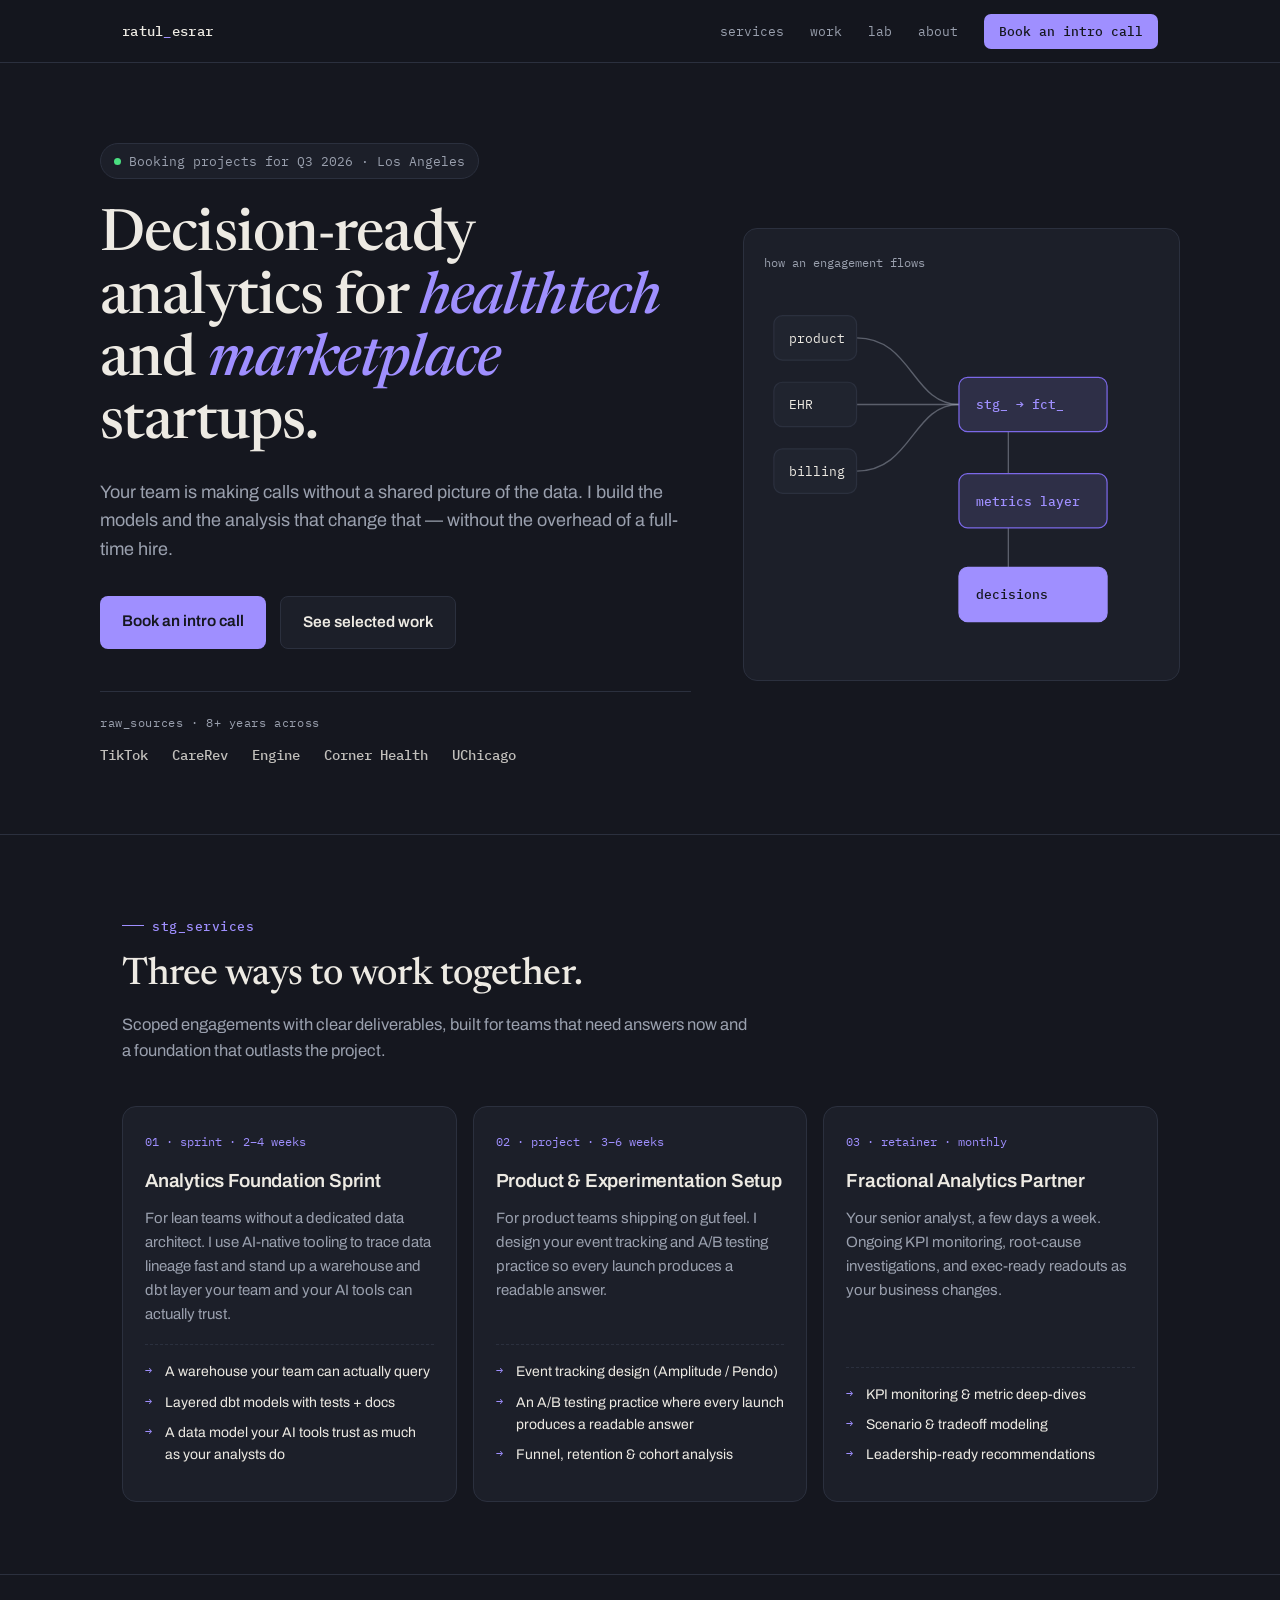
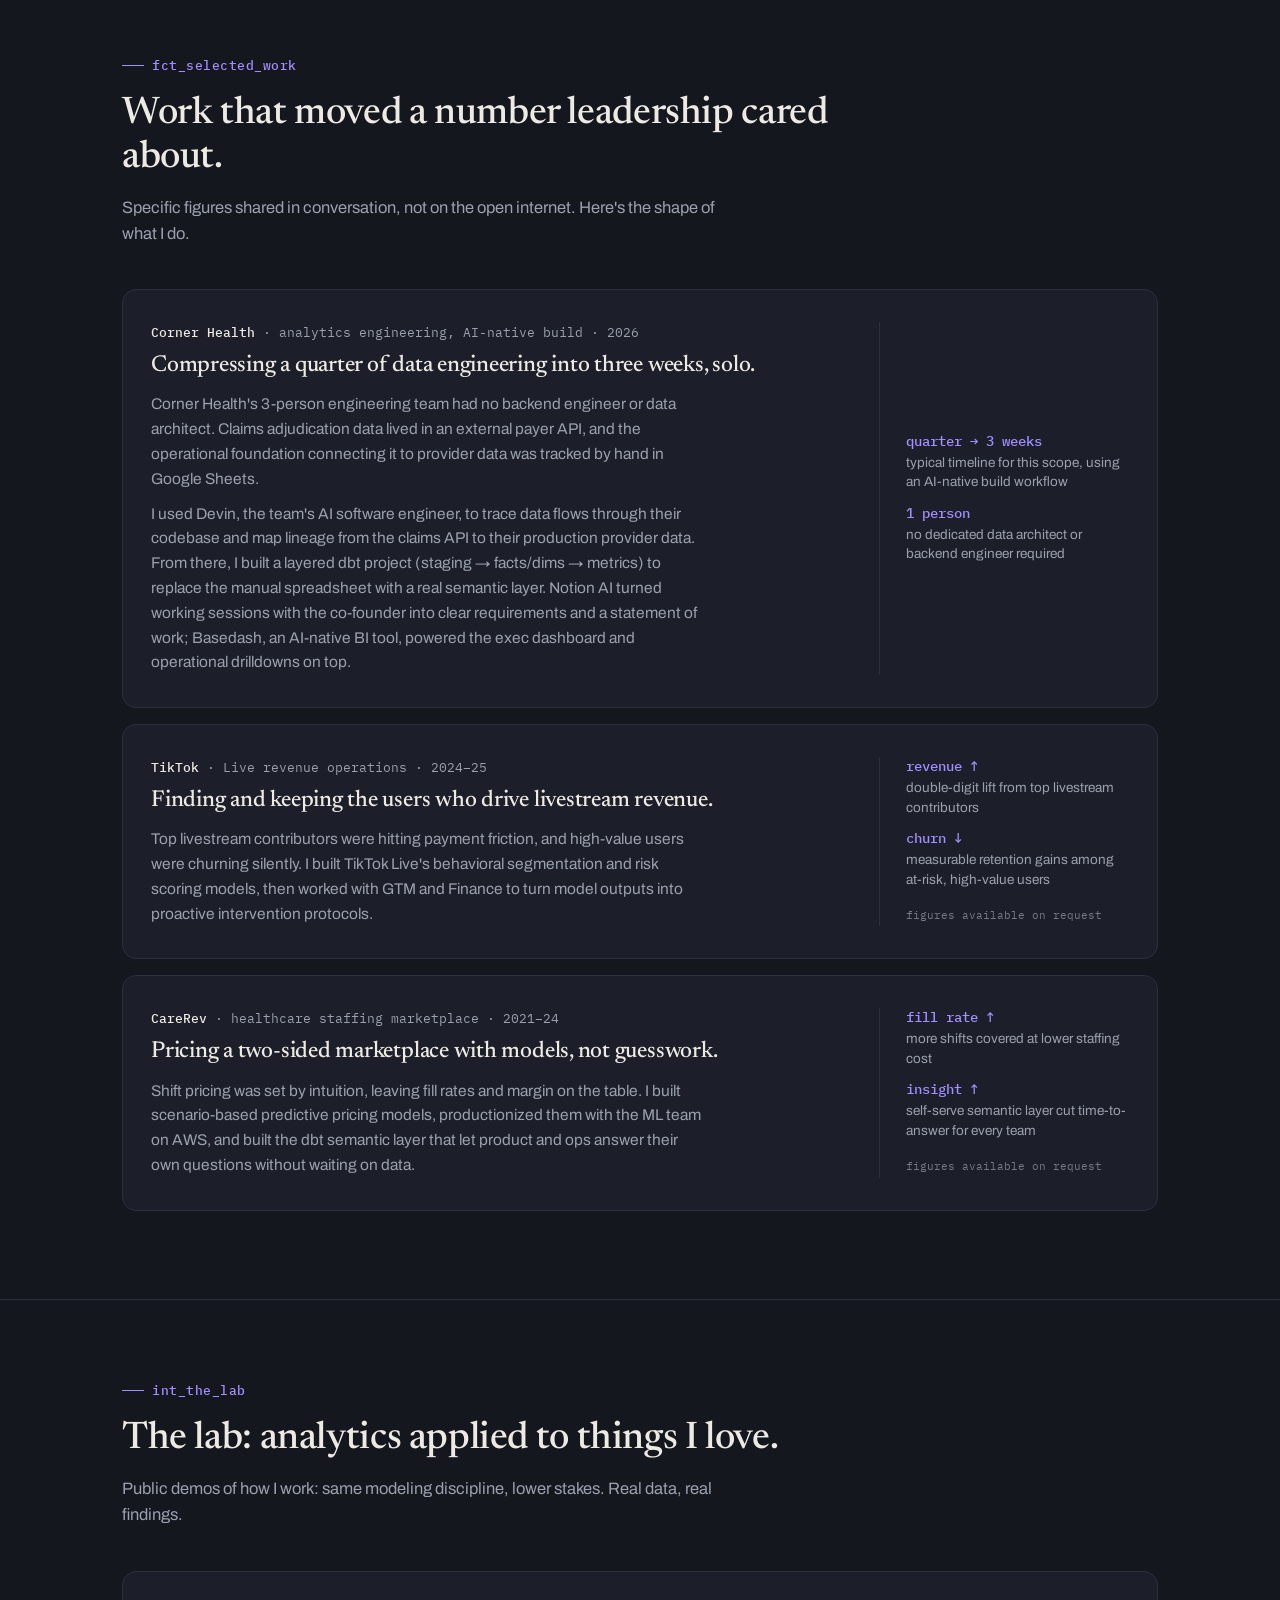
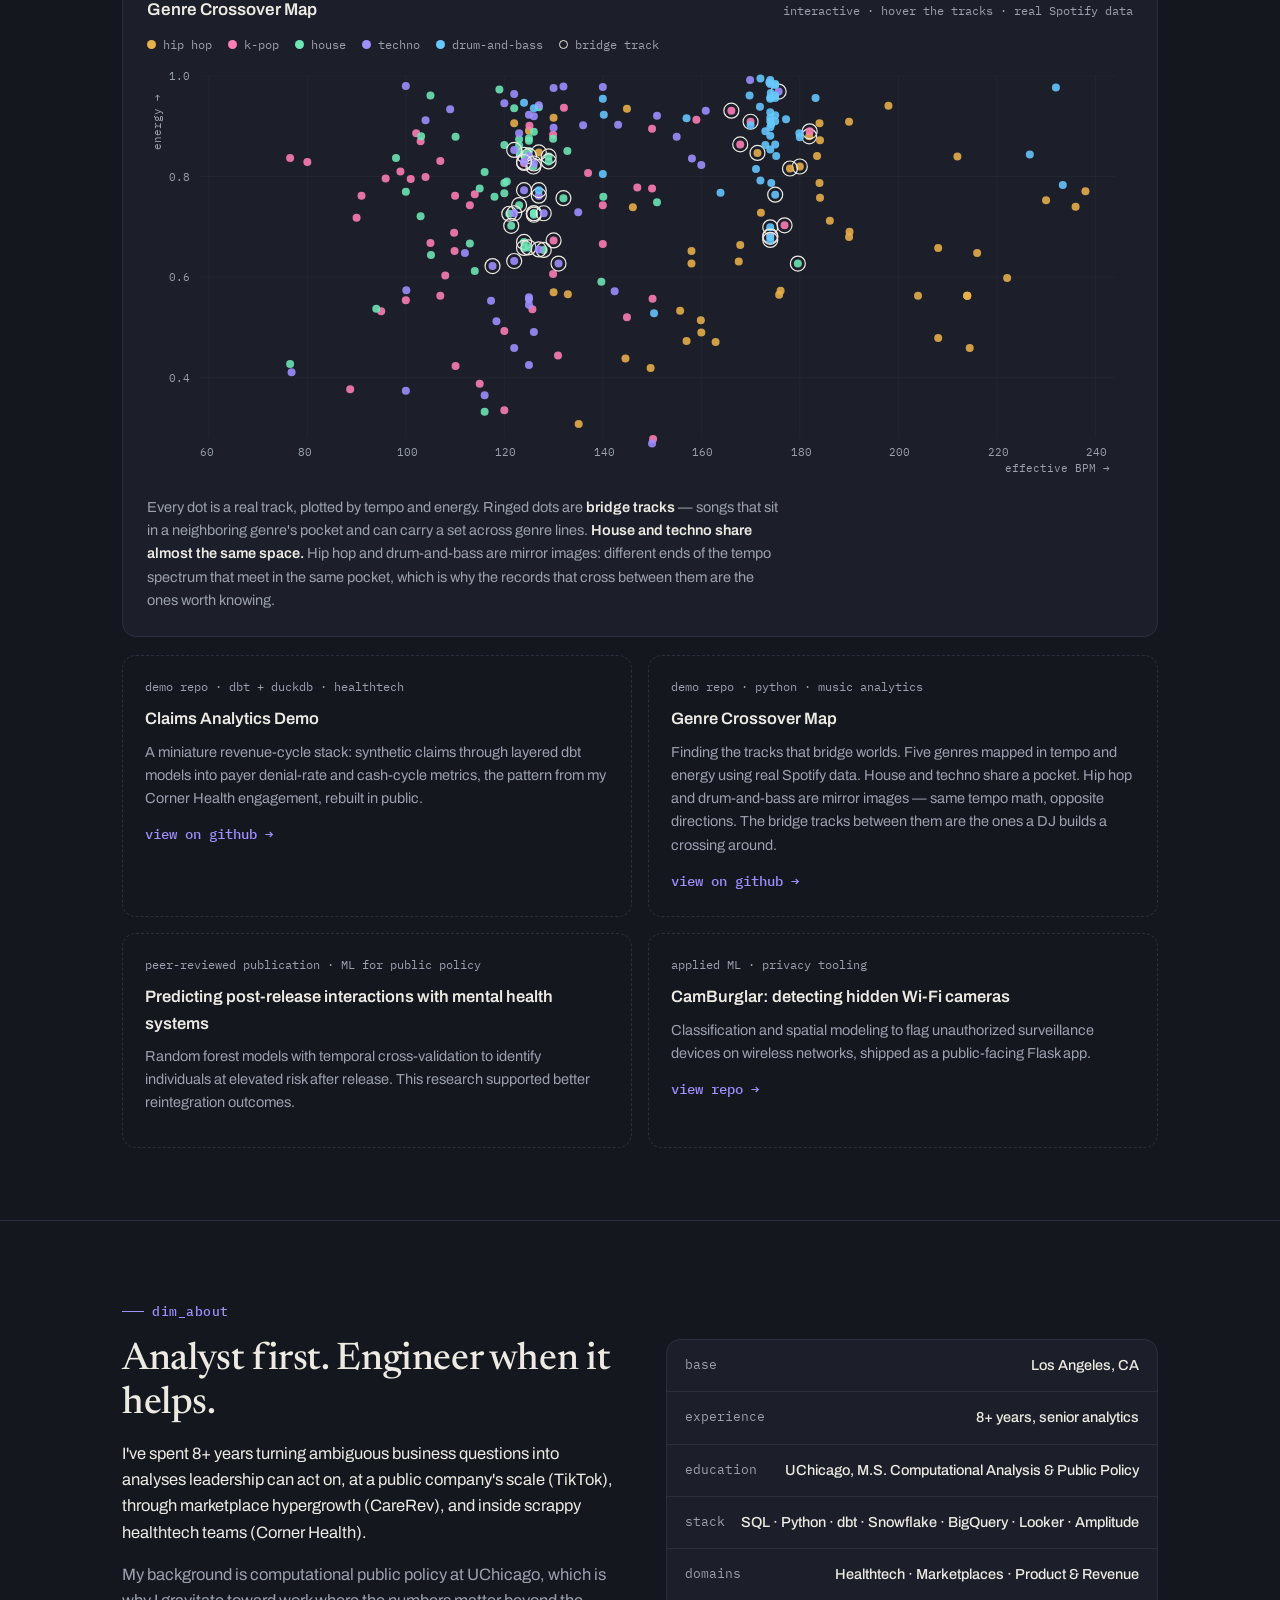
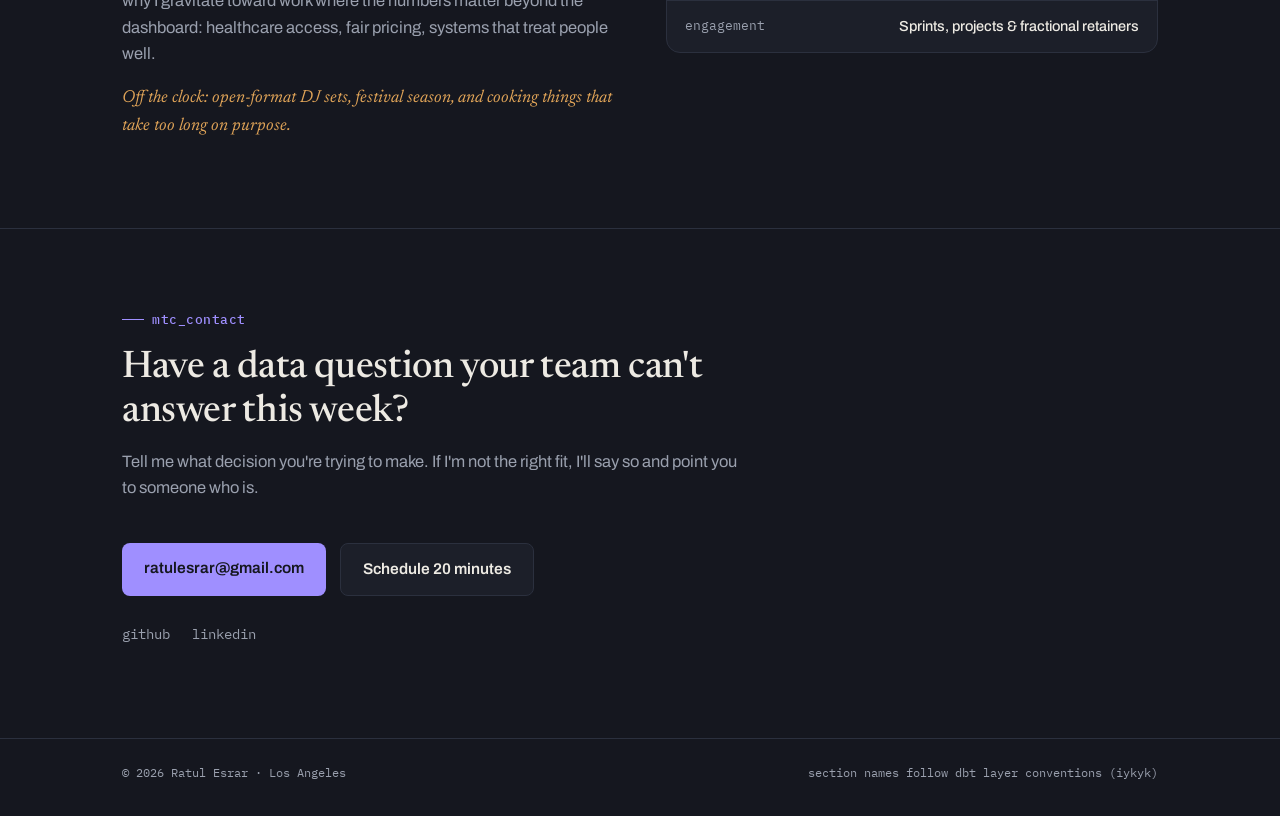
==== index.html @ c613fc66 "Initial portfolio site Vanilla HTML/CSS/JS portfolio for ratulesrar3.github.io. Includes the genre c" ====
<!DOCTYPE html>
<html lang="en">
<head>
<meta charset="UTF-8">
<meta name="viewport" content="width=device-width, initial-scale=1.0">
<title>Ratul Esrar · Fractional Analytics for Healthtech & Marketplaces</title>
<meta name="description" content="Senior analytics partner for healthtech and marketplace startups. I build the data foundation and the decision-ready analysis on top of it, without the full-time hire.">
<link rel="preconnect" href="https://fonts.googleapis.com">
<link rel="preconnect" href="https://fonts.gstatic.com" crossorigin>
<link href="https://fonts.googleapis.com/css2?family=Newsreader:ital,opsz,wght@0,6..72,400;0,6..72,500;0,6..72,600;1,6..72,400;1,6..72,500&family=Archivo:wght@400;500;600;700&family=IBM+Plex+Mono:wght@400;500&display=swap" rel="stylesheet">
<link rel="stylesheet" href="assets/css/style.css">

</head>
<body>

<header>
  <div class="wrap nav">
    <a class="nav-name" href="#top">ratul<span>_</span>esrar</a>
    <ul class="nav-links">
      <li><a href="#services">services</a></li>
      <li><a href="#work">work</a></li>
      <li><a href="#lab">lab</a></li>
      <li><a href="#about">about</a></li>
      <li><a class="nav-cta" href="https://calendar.app.google/bMBSs6eVJkTpQRSD9">Book an intro call</a></li>
    </ul>
  </div>
</header>

<main id="top">

  <!-- ================= HERO ================= -->
  <div class="wrap hero">
    <div class="hero-grid">
      <div>
        <div class="badge"><span class="dot"></span>Booking projects for Q3 2026 · Los Angeles</div>
        <h1>Decision-ready analytics for <em>healthtech</em> and <em>marketplace</em> startups.</h1>
        <p class="hero-sub">Your team is making calls without a shared picture of the data. I build the models and the analysis that change that — without the overhead of a full-time hire.</p>
        <div class="hero-ctas">
          <a class="btn btn-primary" href="https://calendar.app.google/bMBSs6eVJkTpQRSD9">Book an intro call</a>
          <a class="btn btn-ghost" href="#work">See selected work</a>
        </div>
        <div class="proof">
          <div class="proof-label">raw_sources · 8+ years across</div>
          <div class="proof-logos">
            <span>TikTok</span><span>CareRev</span><span>Engine</span><span>Corner Health</span><span>UChicago</span>
          </div>
        </div>
      </div>

      <div class="lineage" aria-hidden="true">
        <div class="lineage-title">how an engagement flows</div>
        <svg viewBox="0 0 320 300" role="img" aria-label="Diagram showing raw data sources flowing through modeled layers into decisions">
          <path class="l-edge" d="M75 42 C 120 42, 120 96, 158 96"/>
          <path class="l-edge" d="M75 96 L 158 96"/>
          <path class="l-edge" d="M75 150 C 120 150, 120 96, 158 96"/>
          <path class="l-edge" d="M198 118 L 198 152"/>
          <path class="l-edge" d="M198 196 L 198 228"/>
          <rect class="l-chip" x="8" y="24" width="67" height="36" rx="7"/>
          <text class="l-text" x="20" y="46">product</text>
          <rect class="l-chip" x="8" y="78" width="67" height="36" rx="7"/>
          <text class="l-text" x="20" y="100">EHR</text>
          <rect class="l-chip" x="8" y="132" width="67" height="36" rx="7"/>
          <text class="l-text" x="20" y="154">billing</text>
          <rect class="l-chip-hl" x="158" y="74" width="120" height="44" rx="7"/>
          <text class="l-text l-text-hl" x="172" y="100">stg_ → fct_</text>
          <rect class="l-chip-hl" x="158" y="152" width="120" height="44" rx="7"/>
          <text class="l-text l-text-hl" x="172" y="178">metrics layer</text>
          <rect class="l-chip-final" x="158" y="228" width="120" height="44" rx="7"/>
          <text class="l-text l-text-final" x="172" y="254">decisions</text>
        </svg>
      </div>
    </div>
  </div>

  <!-- ================= SERVICES ================= -->
  <section id="services">
    <div class="wrap">
      <div class="eyebrow">stg_services</div>
      <h2>Three ways to work together.</h2>
      <p class="section-sub">Scoped engagements with clear deliverables, built for teams that need answers now and a foundation that outlasts the project.</p>
      <div class="svc-grid">
        <div class="svc">
          <div class="svc-tag">01 · sprint · 2–4 weeks</div>
          <h3>Analytics Foundation Sprint</h3>
          <p>For lean teams without a dedicated data architect. I use AI-native tooling to trace data lineage fast and stand up a warehouse and dbt layer your team and your AI tools can actually trust.</p>
          <ul>
            <li>A warehouse your team can actually query</li>
            <li>Layered dbt models with tests + docs</li>
            <li>A data model your AI tools trust as much as your analysts do</li>
          </ul>
        </div>
        <div class="svc">
          <div class="svc-tag">02 · project · 3–6 weeks</div>
          <h3>Product &amp; Experimentation Setup</h3>
          <p>For product teams shipping on gut feel. I design your event tracking and A/B testing practice so every launch produces a readable answer.</p>
          <ul>
            <li>Event tracking design (Amplitude / Pendo)</li>
            <li>An A/B testing practice where every launch produces a readable answer</li>
            <li>Funnel, retention &amp; cohort analysis</li>
          </ul>
        </div>
        <div class="svc">
          <div class="svc-tag">03 · retainer · monthly</div>
          <h3>Fractional Analytics Partner</h3>
          <p>Your senior analyst, a few days a week. Ongoing KPI monitoring, root-cause investigations, and exec-ready readouts as your business changes.</p>
          <ul>
            <li>KPI monitoring &amp; metric deep-dives</li>
            <li>Scenario &amp; tradeoff modeling</li>
            <li>Leadership-ready recommendations</li>
          </ul>
        </div>
      </div>
    </div>
  </section>

  <!-- ================= CASE STUDIES ================= -->
  <section id="work">
    <div class="wrap">
      <div class="eyebrow">fct_selected_work</div>
      <h2>Work that moved a number leadership cared about.</h2>
      <p class="section-sub">Specific figures shared in conversation, not on the open internet. Here's the shape of what I do.</p>

      <article class="case">
        <div>
          <div class="case-org"><b>Corner Health</b> · analytics engineering, AI-native build · 2026</div>
          <h3>Compressing a quarter of data engineering into three weeks, solo.</h3>
          <p>Corner Health's 3-person engineering team had no backend engineer or data architect. Claims adjudication data lived in an external payer API, and the operational foundation connecting it to provider data was tracked by hand in Google Sheets.</p>
          <p>I used Devin, the team's AI software engineer, to trace data flows through their codebase and map lineage from the claims API to their production provider data. From there, I built a layered dbt project (staging → facts/dims → metrics) to replace the manual spreadsheet with a real semantic layer. Notion AI turned working sessions with the co-founder into clear requirements and a statement of work; Basedash, an AI-native BI tool, powered the exec dashboard and operational drilldowns on top.</p>
        </div>
        <div class="outcomes">
          <div><div class="outcome-dir">quarter → 3 weeks</div><div class="outcome-label">typical timeline for this scope, using an AI-native build workflow</div></div>
          <div><div class="outcome-dir">1 person</div><div class="outcome-label">no dedicated data architect or backend engineer required</div></div>
        </div>
      </article>

      <article class="case">
        <div>
          <div class="case-org"><b>TikTok</b> · Live revenue operations · 2024–25</div>
          <h3>Finding and keeping the users who drive livestream revenue.</h3>
          <p>Top livestream contributors were hitting payment friction, and high-value users were churning silently. I built TikTok Live's behavioral segmentation and risk scoring models, then worked with GTM and Finance to turn model outputs into proactive intervention protocols.</p>
        </div>
        <div class="outcomes">
          <div><div class="outcome-dir">revenue ↑</div><div class="outcome-label">double-digit lift from top livestream contributors</div></div>
          <div><div class="outcome-dir">churn ↓</div><div class="outcome-label">measurable retention gains among at-risk, high-value users</div></div>
          <div class="nda">figures available on request</div>
        </div>
      </article>

      <article class="case">
        <div>
          <div class="case-org"><b>CareRev</b> · healthcare staffing marketplace · 2021–24</div>
          <h3>Pricing a two-sided marketplace with models, not guesswork.</h3>
          <p>Shift pricing was set by intuition, leaving fill rates and margin on the table. I built scenario-based predictive pricing models, productionized them with the ML team on AWS, and built the dbt semantic layer that let product and ops answer their own questions without waiting on data.</p>
        </div>
        <div class="outcomes">
          <div><div class="outcome-dir">fill rate ↑</div><div class="outcome-label">more shifts covered at lower staffing cost</div></div>
          <div><div class="outcome-dir">insight ↑</div><div class="outcome-label">self-serve semantic layer cut time-to-answer for every team</div></div>
          <div class="nda">figures available on request</div>
        </div>
      </article>
    </div>
  </section>

  <!-- ================= LAB ================= -->
  <section id="lab">
    <div class="wrap">
      <div class="eyebrow">int_the_lab</div>
      <h2>The lab: analytics applied to things I love.</h2>
      <p class="section-sub">Public demos of how I work: same modeling discipline, lower stakes. Real data, real findings.</p>

      <div class="viz-shell">
        <div class="viz-head">
          <div class="viz-title">Genre Crossover Map</div>
          <div class="viz-note">interactive · hover the tracks · real Spotify data</div>
        </div>
        <div class="legend" id="legend"></div>
        <div id="vizWrap">
          <canvas id="viz"></canvas>
          <div id="tip"></div>
        </div>
        <p class="viz-caption">Every dot is a real track, plotted by tempo and energy. Ringed dots are <b>bridge tracks</b> — songs that sit in a neighboring genre's pocket and can carry a set across genre lines. <b>House and techno share almost the same space.</b> Hip hop and drum-and-bass are mirror images: different ends of the tempo spectrum that meet in the same pocket, which is why the records that cross between them are the ones worth knowing.</p>
      </div>

      <div class="res-grid">
        <div class="res">
          <div class="res-tag">demo repo · dbt + duckdb · healthtech</div>
          <h3>Claims Analytics Demo</h3>
          <p>A miniature revenue-cycle stack: synthetic claims through layered dbt models into payer denial-rate and cash-cycle metrics, the pattern from my Corner Health engagement, rebuilt in public.</p>
          <a href="https://github.com/ratulesrar3">view on github →</a>
        </div>
        <div class="res">
          <div class="res-tag">demo repo · python · music analytics</div>
          <h3>Genre Crossover Map</h3>
          <p>Finding the tracks that bridge worlds. Five genres mapped in tempo and energy using real Spotify data. House and techno share a pocket. Hip hop and drum-and-bass are mirror images — same tempo math, opposite directions. The bridge tracks between them are the ones a DJ builds a crossing around.</p>
          <a href="https://github.com/ratulesrar3">view on github →</a>
        </div>
        <div class="res">
          <div class="res-tag">peer-reviewed publication · ML for public policy</div>
          <h3>Predicting post-release interactions with mental health systems</h3>
          <p>Random forest models with temporal cross-validation to identify individuals at elevated risk after release. This research supported better reintegration outcomes.</p>
        </div>
        <div class="res">
          <div class="res-tag">applied ML · privacy tooling</div>
          <h3>CamBurglar: detecting hidden Wi-Fi cameras</h3>
          <p>Classification and spatial modeling to flag unauthorized surveillance devices on wireless networks, shipped as a public-facing Flask app.</p>
          <a href="https://github.com/ratulesrar3/camburglar">view repo →</a>
        </div>
      </div>
    </div>
  </section>

  <!-- ================= ABOUT ================= -->
  <section id="about">
    <div class="wrap">
      <div class="eyebrow">dim_about</div>
      <div class="about-grid">
        <div class="about">
          <h2>Analyst first. Engineer when it helps.</h2>
          <p>I've spent 8+ years turning ambiguous business questions into analyses leadership can act on, at a public company's scale (TikTok), through marketplace hypergrowth (CareRev), and inside scrappy healthtech teams (Corner Health).</p>
          <p class="aside">My background is computational public policy at UChicago, which is why I gravitate toward work where the numbers matter beyond the dashboard: healthcare access, fair pricing, systems that treat people well.</p>
          <p class="music">Off the clock: open-format DJ sets, festival season, and cooking things that take too long on purpose.</p>
        </div>
        <ul class="facts">
          <li><span class="k">base</span><span class="v">Los Angeles, CA</span></li>
          <li><span class="k">experience</span><span class="v">8+ years, senior analytics</span></li>
          <li><span class="k">education</span><span class="v">UChicago, M.S. Computational Analysis &amp; Public Policy</span></li>
          <li><span class="k">stack</span><span class="v">SQL · Python · dbt · Snowflake · BigQuery · Looker · Amplitude</span></li>
          <li><span class="k">domains</span><span class="v">Healthtech · Marketplaces · Product &amp; Revenue</span></li>
          <li><span class="k">engagement</span><span class="v">Sprints, projects &amp; fractional retainers</span></li>
        </ul>
      </div>
    </div>
  </section>

  <!-- ================= CONTACT ================= -->
  <section id="contact" class="contact">
    <div class="wrap">
      <div class="eyebrow">mtc_contact</div>
      <h2>Have a data question your team can't answer this week?</h2>
      <p class="section-sub">Tell me what decision you're trying to make. If I'm not the right fit, I'll say so and point you to someone who is.</p>
      <div class="contact-row">
        <a class="btn btn-primary" href="mailto:ratulesrar@gmail.com?subject=Analytics%20project%20inquiry">ratulesrar@gmail.com</a>
        <a class="btn btn-ghost" href="https://calendar.app.google/bMBSs6eVJkTpQRSD9">Schedule 20 minutes</a>
      </div>
      <div class="contact-links">
        <a href="https://github.com/ratulesrar3">github</a>
        <a href="https://linkedin.com/in/ratulesrar">linkedin</a>
      </div>
    </div>
  </section>

</main>

<footer>
  <div class="wrap foot">
    <span>© 2026 Ratul Esrar · Los Angeles</span>
    <span>section names follow dbt layer conventions (iykyk)</span>
  </div>
</footer>

<script src="assets/js/viz.js"></script>


</body>
</html>
---- assets/css/style.css ----
:root{
    --bg:#15171F;
    --card:#1C1F29;
    --card-2:#20242F;
    --ink:#EDEAE3;
    --muted:#9AA0AE;
    --line:#2B303E;
    --accent:#9F8FFF;
    --accent-deep:#7B68E8;
    --accent-soft:rgba(159,143,255,.14);
    --amber:#E0A458;
    --green:#4ADE80;
    --max:1080px;
  }
  *{margin:0;padding:0;box-sizing:border-box;}
  html{scroll-behavior:smooth;}
  body{
    background:var(--bg);
    color:var(--ink);
    font-family:'Archivo',sans-serif;
    font-size:17px;
    line-height:1.6;
    -webkit-font-smoothing:antialiased;
  }
  ::selection{background:var(--accent);color:#15171F;}
  a{color:inherit;}
  a:focus-visible,button:focus-visible{outline:2px solid var(--accent);outline-offset:3px;border-radius:2px;}

  .wrap{max-width:var(--max);margin:0 auto;padding:0 22px;}

  /* ---------- nav ---------- */
  header{
    position:sticky;top:0;z-index:50;
    background:rgba(21,23,31,.85);
    backdrop-filter:blur(10px);
    border-bottom:1px solid var(--line);
  }
  .nav{display:flex;align-items:center;justify-content:space-between;height:62px;}
  .nav-name{font-family:'IBM Plex Mono',monospace;font-size:14px;font-weight:500;text-decoration:none;letter-spacing:.02em;}
  .nav-name span{color:var(--accent);}
  .nav-links{display:flex;gap:26px;align-items:center;list-style:none;}
  .nav-links a{font-family:'IBM Plex Mono',monospace;font-size:13px;text-decoration:none;color:var(--muted);transition:color .15s;}
  .nav-links a:hover{color:var(--ink);}
  .nav-cta{
    font-family:'IBM Plex Mono',monospace;font-size:13px;font-weight:500;
    background:var(--accent);color:#15171F !important;text-decoration:none;
    padding:9px 15px;border-radius:7px;transition:background .15s;
  }
  .nav-cta:hover{background:#B7ABFF;}
  @media(max-width:720px){.nav-links li:not(:last-child){display:none;}}

  /* ---------- eyebrows ---------- */
  .eyebrow{
    font-family:'IBM Plex Mono',monospace;font-size:12.5px;font-weight:500;
    color:var(--accent);letter-spacing:.04em;
    display:inline-flex;align-items:center;gap:8px;margin-bottom:18px;
  }
  .eyebrow::before{content:"";width:22px;height:1px;background:var(--accent);}

  /* ---------- hero ---------- */
  .hero{padding:80px 0 68px;}
  .hero-grid{display:grid;grid-template-columns:1.15fr .85fr;gap:52px;align-items:center;}
  .badge{
    display:inline-flex;align-items:center;gap:8px;
    font-family:'IBM Plex Mono',monospace;font-size:12.5px;color:var(--muted);
    border:1px solid var(--line);background:var(--card);
    padding:7px 13px;border-radius:99px;margin-bottom:26px;
  }
  .badge .dot{width:7px;height:7px;border-radius:50%;background:var(--green);}
  h1{
    font-family:'Newsreader',serif;font-weight:500;
    font-size:clamp(36px,5.4vw,58px);line-height:1.08;letter-spacing:-.015em;
    margin-bottom:22px;
  }
  h1 em{font-style:italic;color:var(--accent);}
  .hero-sub{font-size:18px;color:var(--muted);max-width:34em;margin-bottom:32px;}
  .hero-ctas{display:flex;gap:14px;flex-wrap:wrap;margin-bottom:42px;}
  .btn{
    font-family:'Archivo',sans-serif;font-weight:600;font-size:15.5px;
    padding:13px 22px;border-radius:8px;text-decoration:none;transition:all .15s;
    display:inline-block;
  }
  .btn-primary{background:var(--accent);color:#15171F;}
  .btn-primary:hover{background:#B7ABFF;transform:translateY(-1px);}
  .btn-ghost{border:1px solid var(--line);background:var(--card);color:var(--ink);}
  .btn-ghost:hover{border-color:var(--accent);}
  .proof{border-top:1px solid var(--line);padding-top:22px;}
  .proof-label{font-family:'IBM Plex Mono',monospace;font-size:11.5px;color:var(--muted);margin-bottom:12px;letter-spacing:.05em;}
  .proof-logos{display:flex;gap:24px;flex-wrap:wrap;font-family:'IBM Plex Mono',monospace;font-size:14px;font-weight:500;}
  .proof-logos span{opacity:.8;}

  /* ---------- lineage diagram ---------- */
  .lineage{background:var(--card);border:1px solid var(--line);border-radius:14px;padding:24px 20px;}
  .lineage-title{font-family:'IBM Plex Mono',monospace;font-size:12px;color:var(--muted);margin-bottom:14px;}
  .lineage svg{width:100%;height:auto;display:block;}
  .l-chip{fill:var(--card-2);stroke:var(--line);}
  .l-chip-hl{fill:var(--accent-soft);stroke:var(--accent-deep);}
  .l-chip-final{fill:var(--accent);stroke:var(--accent);}
  .l-text{font-family:'IBM Plex Mono',monospace;font-size:10.5px;fill:var(--ink);}
  .l-text-hl{fill:var(--accent);font-weight:500;}
  .l-text-final{fill:#15171F;font-weight:500;}
  .l-edge{stroke:var(--muted);stroke-width:1.1;fill:none;opacity:.5;}
  @media(prefers-reduced-motion:no-preference){
    .l-edge{stroke-dasharray:200;stroke-dashoffset:200;animation:draw 1.1s ease forwards;}
    .l-edge:nth-of-type(2){animation-delay:.15s;}
    .l-edge:nth-of-type(3){animation-delay:.3s;}
    @keyframes draw{to{stroke-dashoffset:0;}}
  }

  /* ---------- sections ---------- */
  section{padding:72px 0;border-top:1px solid var(--line);}
  h2{
    font-family:'Newsreader',serif;font-weight:500;
    font-size:clamp(27px,3.4vw,38px);letter-spacing:-.01em;line-height:1.15;
    margin-bottom:14px;max-width:20em;
  }
  .section-sub{color:var(--muted);max-width:38em;margin-bottom:42px;font-size:16.5px;}

  /* services */
  .svc-grid{display:grid;grid-template-columns:repeat(3,1fr);gap:16px;}
  .svc{
    background:var(--card);border:1px solid var(--line);border-radius:14px;
    padding:26px 22px;display:flex;flex-direction:column;transition:border-color .15s, transform .15s;
  }
  .svc:hover{border-color:var(--accent-deep);transform:translateY(-2px);}
  .svc-tag{font-family:'IBM Plex Mono',monospace;font-size:11.5px;color:var(--accent);margin-bottom:14px;}
  .svc h3{font-weight:600;font-size:19px;margin-bottom:10px;letter-spacing:-.01em;}
  .svc p{font-size:15px;color:var(--muted);margin-bottom:18px;}
  .svc ul{list-style:none;margin-top:auto;border-top:1px dashed var(--line);padding-top:16px;}
  .svc li{font-size:14px;padding-left:20px;position:relative;margin-bottom:8px;}
  .svc li::before{content:"→";position:absolute;left:0;color:var(--accent);font-family:'IBM Plex Mono',monospace;font-size:12px;}

  /* case studies */
  .case{
    background:var(--card);border:1px solid var(--line);border-radius:14px;
    padding:32px 28px;margin-bottom:16px;
    display:grid;grid-template-columns:1fr 250px;gap:34px;
  }
  .case-org{font-family:'IBM Plex Mono',monospace;font-size:12.5px;color:var(--muted);margin-bottom:10px;}
  .case-org b{color:var(--ink);font-weight:500;}
  .case h3{font-family:'Newsreader',serif;font-weight:500;font-size:23px;line-height:1.22;letter-spacing:-.01em;margin-bottom:12px;}
  .case p{font-size:15.5px;color:var(--muted);max-width:36em;}
  .case p + p{margin-top:10px;}
  .outcomes{display:flex;flex-direction:column;gap:14px;border-left:1px solid var(--line);padding-left:26px;justify-content:center;}
  .outcome-dir{font-family:'IBM Plex Mono',monospace;font-size:14px;font-weight:500;color:var(--accent);line-height:1;}
  .outcome-dir.amber{color:var(--amber);}
  .outcome-label{font-size:13.5px;color:var(--muted);margin-top:5px;line-height:1.45;}
  .nda{font-family:'IBM Plex Mono',monospace;font-size:11px;color:var(--muted);opacity:.7;margin-top:4px;}

  /* lab / interactive viz */
  .viz-shell{background:var(--card);border:1px solid var(--line);border-radius:14px;padding:24px;position:relative;}
  .viz-head{display:flex;justify-content:space-between;align-items:baseline;gap:16px;flex-wrap:wrap;margin-bottom:6px;}
  .viz-title{font-weight:600;font-size:17px;}
  .viz-note{font-family:'IBM Plex Mono',monospace;font-size:11.5px;color:var(--muted);}
  .legend{display:flex;gap:16px;flex-wrap:wrap;margin:12px 0 6px;}
  .legend span{font-family:'IBM Plex Mono',monospace;font-size:12px;color:var(--muted);display:inline-flex;align-items:center;gap:7px;}
  .legend i{width:9px;height:9px;border-radius:50%;display:inline-block;}
  .legend .ring i{background:transparent;border:1.5px solid var(--ink);}
  #vizWrap{position:relative;}
  #viz{width:100%;height:420px;display:block;cursor:crosshair;}
  #tip{
    position:absolute;pointer-events:none;display:none;z-index:5;
    background:#0F1117;border:1px solid var(--line);border-radius:9px;
    padding:10px 12px;font-size:13px;line-height:1.5;max-width:230px;
    box-shadow:0 10px 28px rgba(0,0,0,.45);
  }
  #tip .t-title{font-weight:600;}
  #tip .t-meta{font-family:'IBM Plex Mono',monospace;font-size:11.5px;color:var(--muted);}
  #tip .t-bridge{font-family:'IBM Plex Mono',monospace;font-size:11.5px;color:var(--amber);margin-top:3px;}
  .viz-caption{font-size:14.5px;color:var(--muted);margin-top:16px;max-width:44em;}
  .viz-caption b{color:var(--ink);font-weight:600;}

  /* research cards */
  .res-grid{display:grid;grid-template-columns:1fr 1fr;gap:16px;margin-top:18px;}
  .res{border:1px dashed var(--line);border-radius:14px;padding:22px;}
  .res-tag{font-family:'IBM Plex Mono',monospace;font-size:11.5px;color:var(--muted);margin-bottom:10px;}
  .res h3{font-size:16.5px;font-weight:600;margin-bottom:8px;}
  .res p{font-size:14.5px;color:var(--muted);margin-bottom:10px;}
  .res a{color:var(--accent);font-weight:500;text-decoration:none;font-size:13.5px;font-family:'IBM Plex Mono',monospace;}
  .res a:hover{text-decoration:underline;}

  /* about */
  .about-grid{display:grid;grid-template-columns:1fr 1fr;gap:52px;align-items:start;}
  .about p{font-size:16.5px;margin-bottom:16px;max-width:34em;}
  .about .aside{color:var(--muted);}
  .about .music{color:var(--amber);font-style:italic;font-family:'Newsreader',serif;font-size:17.5px;}
  .facts{list-style:none;border:1px solid var(--line);border-radius:14px;background:var(--card);overflow:hidden;}
  .facts li{
    display:flex;justify-content:space-between;gap:16px;
    padding:14px 18px;font-size:14.5px;border-bottom:1px solid var(--line);
  }
  .facts li:last-child{border-bottom:none;}
  .facts .k{font-family:'IBM Plex Mono',monospace;font-size:12.5px;color:var(--muted);}
  .facts .v{font-weight:500;text-align:right;}

  /* contact */
  .contact{padding-bottom:92px;}
  .contact h2{max-width:17em;}
  .contact-row{display:flex;gap:14px;flex-wrap:wrap;margin-top:32px;}
  .contact-links{margin-top:28px;display:flex;gap:22px;font-family:'IBM Plex Mono',monospace;font-size:13.5px;}
  .contact-links a{color:var(--muted);text-decoration:none;}
  .contact-links a:hover{color:var(--accent);}

  footer{border-top:1px solid var(--line);padding:24px 0 34px;}
  .foot{display:flex;justify-content:space-between;gap:16px;flex-wrap:wrap;
    font-family:'IBM Plex Mono',monospace;font-size:12px;color:var(--muted);}

  /* ---------- mobile ---------- */
  @media(max-width:880px){
    .hero{padding:52px 0 52px;}
    .hero-grid{grid-template-columns:1fr;gap:36px;}
    .svc-grid{grid-template-columns:1fr;}
    .about-grid{grid-template-columns:1fr;gap:26px;}
    section{padding:56px 0;}
    #viz{height:340px;}
  }
  @media(max-width:820px){
    .case{grid-template-columns:1fr;gap:20px;padding:24px 20px;}
    .outcomes{border-left:none;padding-left:0;border-top:1px dashed var(--line);padding-top:16px;
      flex-direction:row;flex-wrap:wrap;gap:20px;}
    .res-grid{grid-template-columns:1fr;}
  }
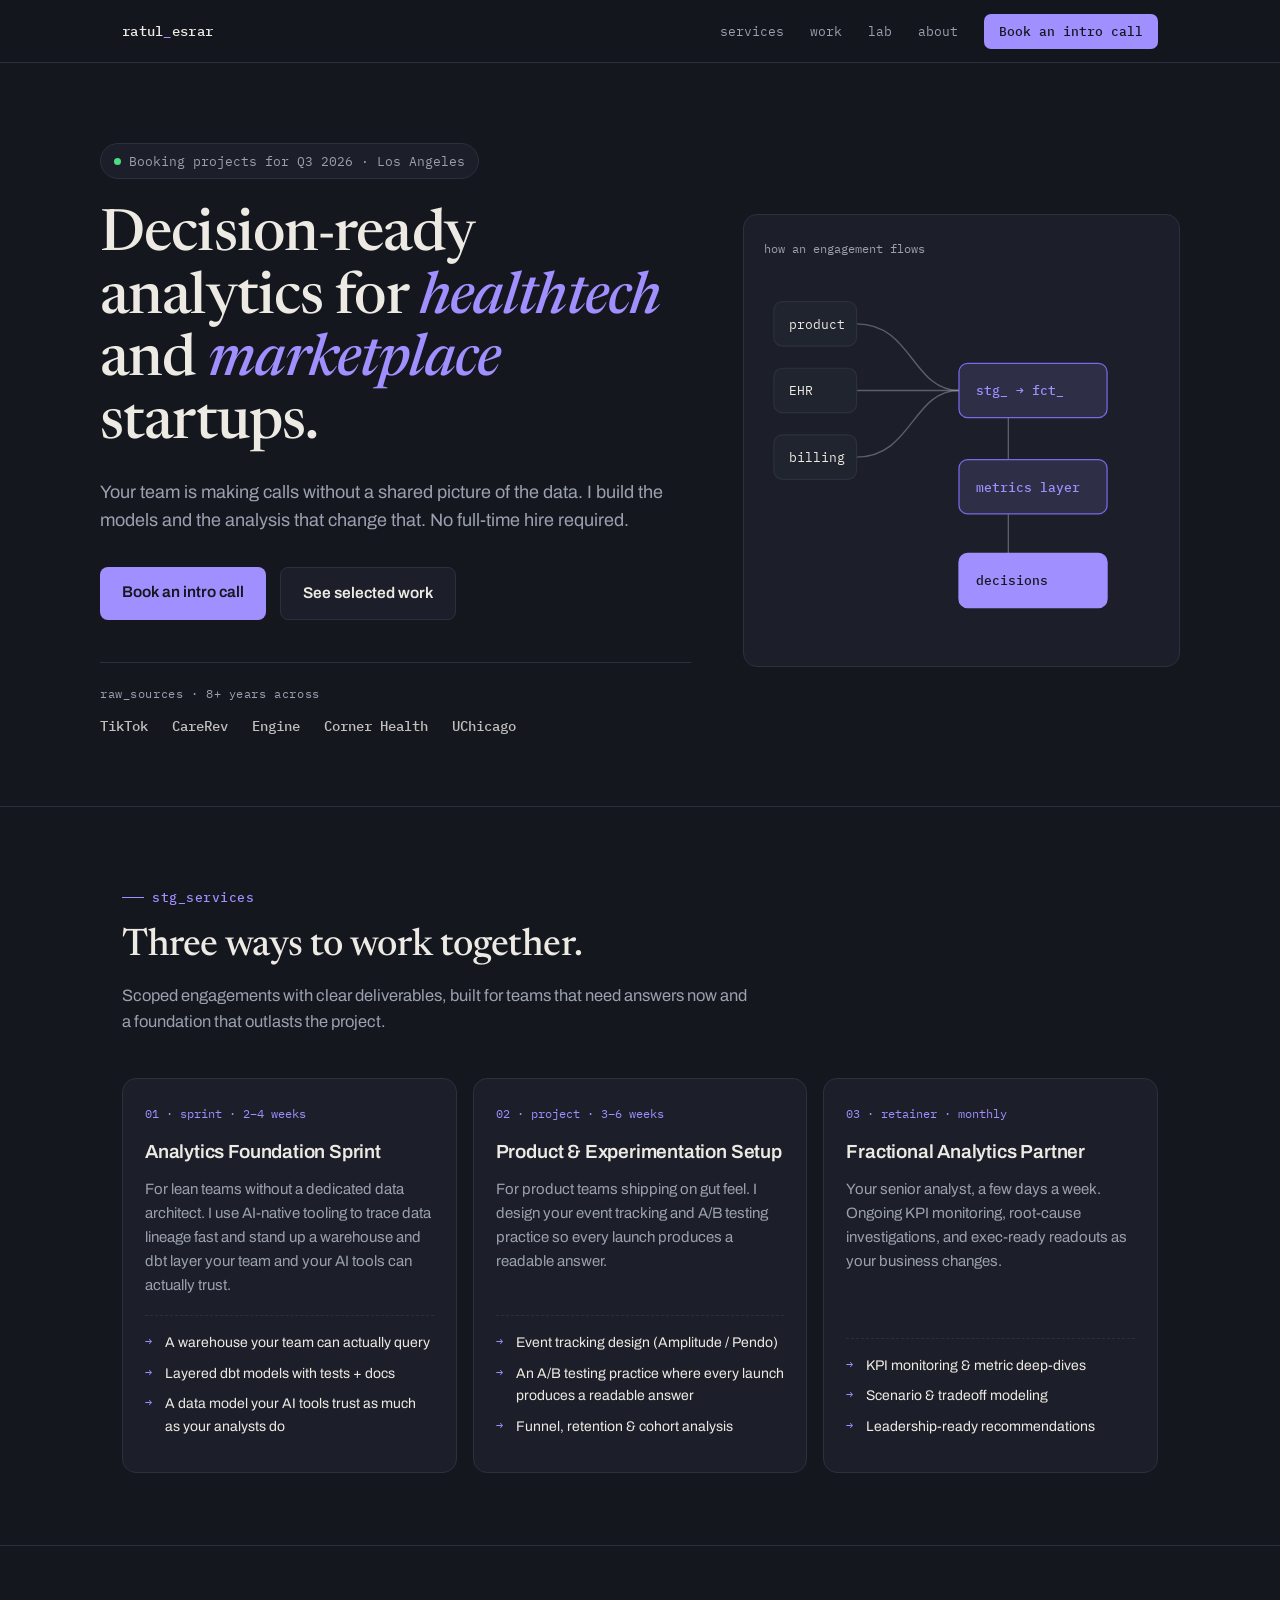
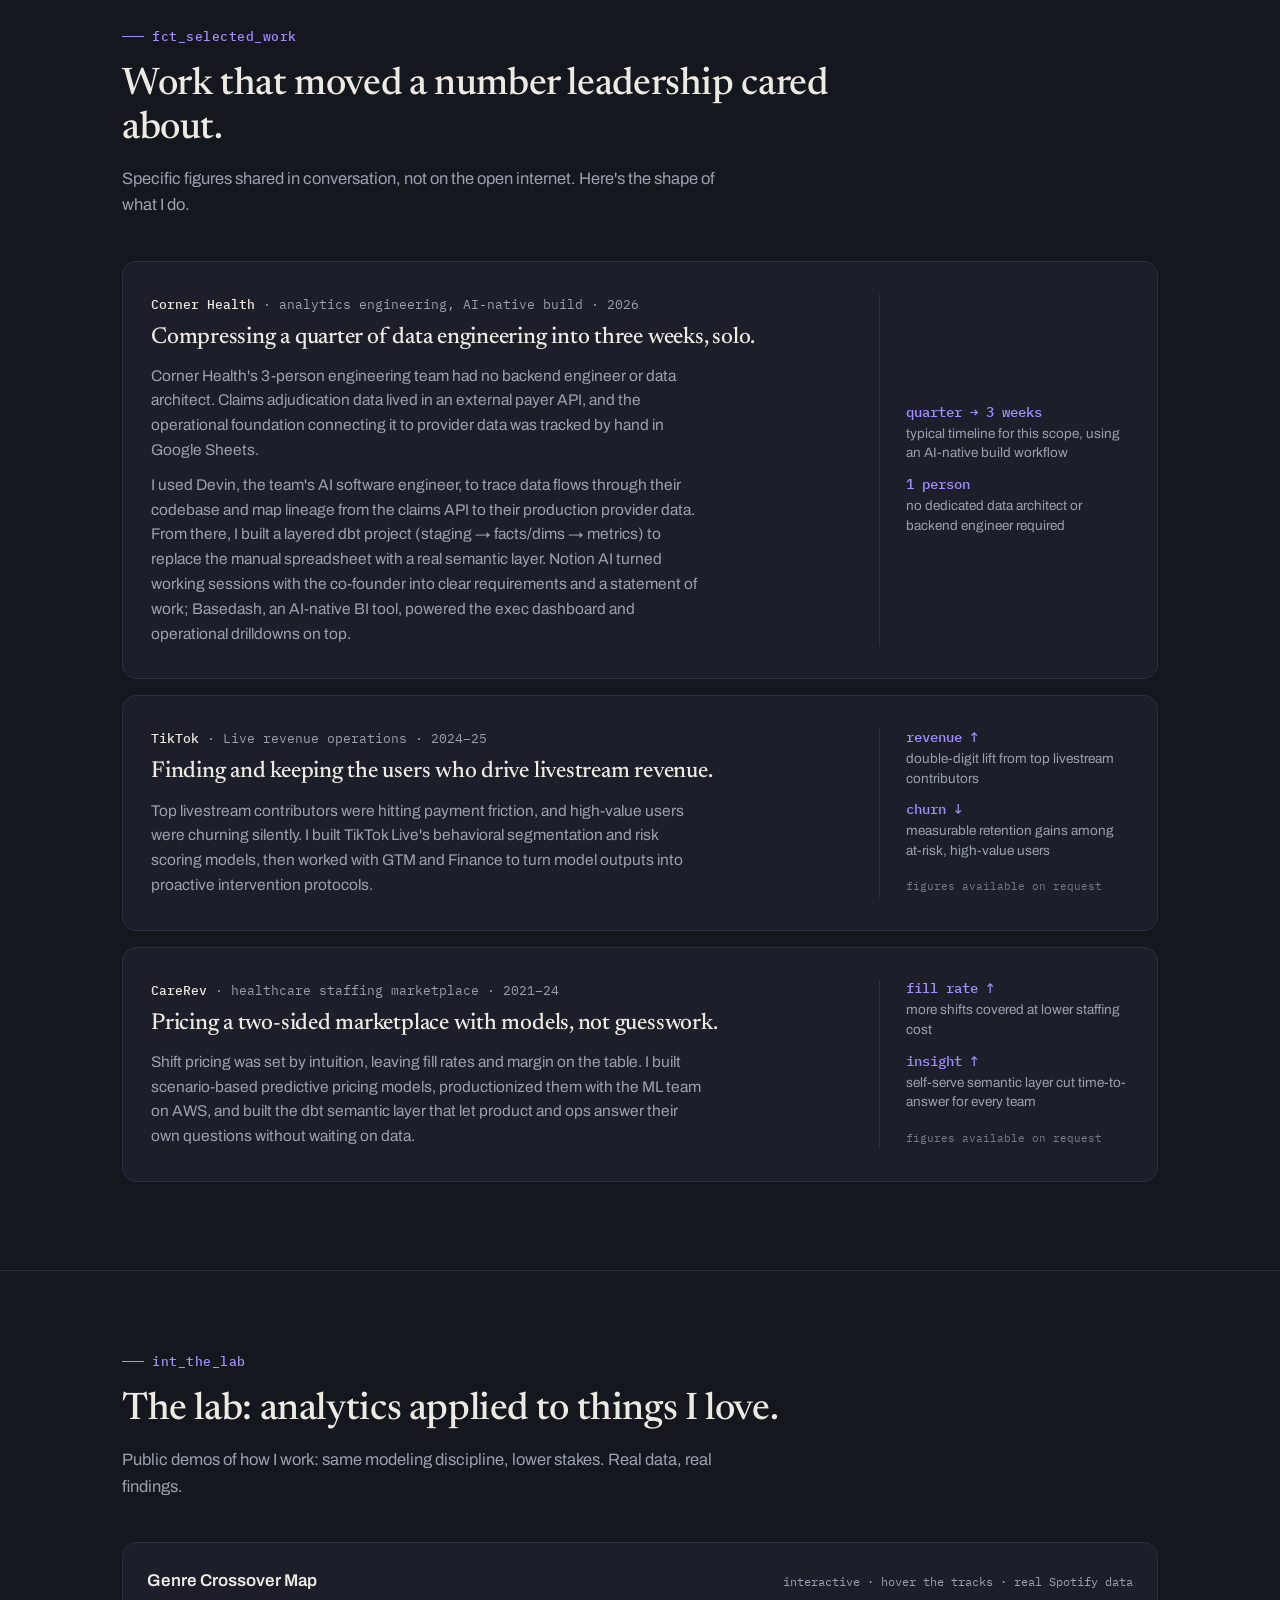
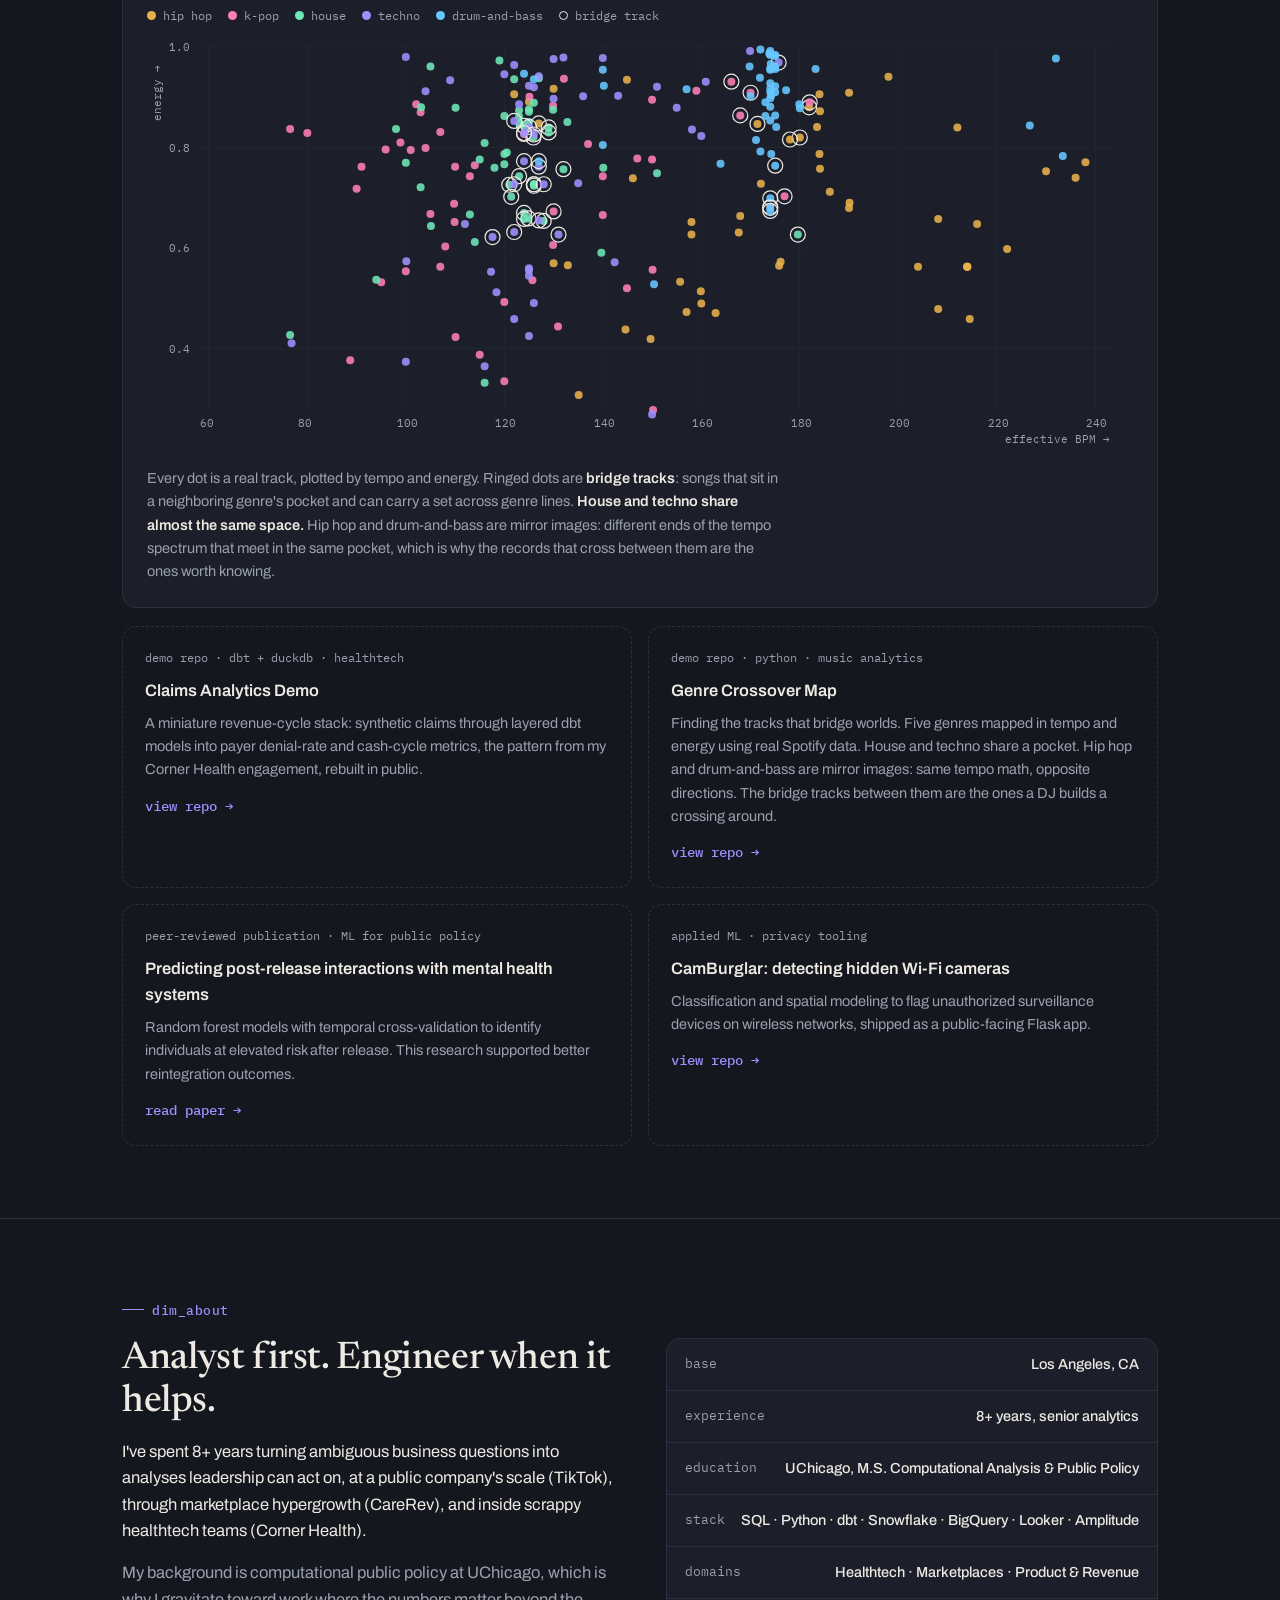
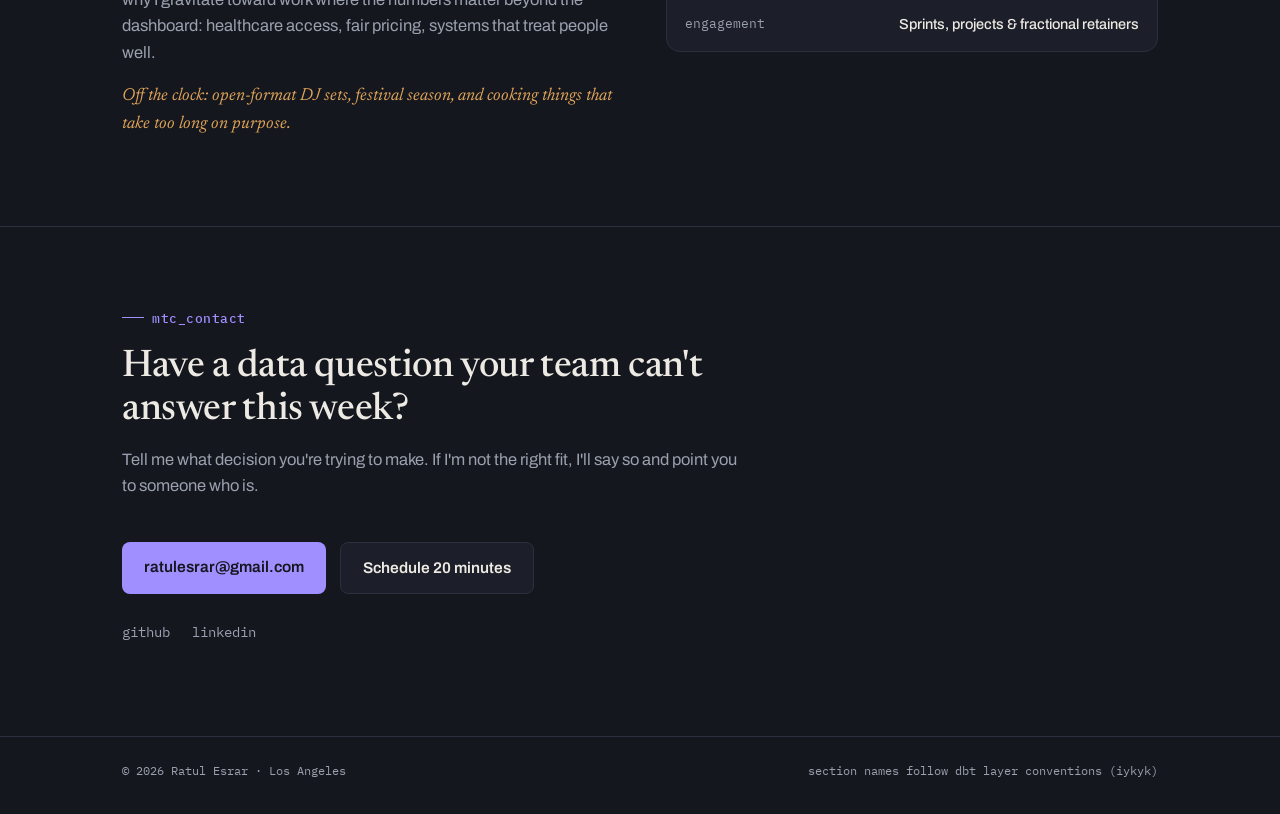
==== commit 8de61389: "Add paper link, fix repo links, remove em dashes Co-Authored-By: Claude Sonnet 4.6 <noreply@anthropi" ====
--- a/index.html
+++ b/index.html
@@ -34,7 +34,7 @@
       <div>
         <div class="badge"><span class="dot"></span>Booking projects for Q3 2026 · Los Angeles</div>
         <h1>Decision-ready analytics for <em>healthtech</em> and <em>marketplace</em> startups.</h1>
-        <p class="hero-sub">Your team is making calls without a shared picture of the data. I build the models and the analysis that change that — without the overhead of a full-time hire.</p>
+        <p class="hero-sub">Your team is making calls without a shared picture of the data. I build the models and the analysis that change that. No full-time hire required.</p>
         <div class="hero-ctas">
           <a class="btn btn-primary" href="https://calendar.app.google/bMBSs6eVJkTpQRSD9">Book an intro call</a>
           <a class="btn btn-ghost" href="#work">See selected work</a>
@@ -178,7 +178,7 @@
           <canvas id="viz"></canvas>
           <div id="tip"></div>
         </div>
-        <p class="viz-caption">Every dot is a real track, plotted by tempo and energy. Ringed dots are <b>bridge tracks</b> — songs that sit in a neighboring genre's pocket and can carry a set across genre lines. <b>House and techno share almost the same space.</b> Hip hop and drum-and-bass are mirror images: different ends of the tempo spectrum that meet in the same pocket, which is why the records that cross between them are the ones worth knowing.</p>
+        <p class="viz-caption">Every dot is a real track, plotted by tempo and energy. Ringed dots are <b>bridge tracks</b>: songs that sit in a neighboring genre's pocket and can carry a set across genre lines. <b>House and techno share almost the same space.</b> Hip hop and drum-and-bass are mirror images: different ends of the tempo spectrum that meet in the same pocket, which is why the records that cross between them are the ones worth knowing.</p>
       </div>
 
       <div class="res-grid">
@@ -186,18 +186,19 @@
           <div class="res-tag">demo repo · dbt + duckdb · healthtech</div>
           <h3>Claims Analytics Demo</h3>
           <p>A miniature revenue-cycle stack: synthetic claims through layered dbt models into payer denial-rate and cash-cycle metrics, the pattern from my Corner Health engagement, rebuilt in public.</p>
-          <a href="https://github.com/ratulesrar3">view on github →</a>
+          <a href="https://github.com/ratulesrar3/claims-analytics-dbt">view repo →</a>
         </div>
         <div class="res">
           <div class="res-tag">demo repo · python · music analytics</div>
           <h3>Genre Crossover Map</h3>
-          <p>Finding the tracks that bridge worlds. Five genres mapped in tempo and energy using real Spotify data. House and techno share a pocket. Hip hop and drum-and-bass are mirror images — same tempo math, opposite directions. The bridge tracks between them are the ones a DJ builds a crossing around.</p>
-          <a href="https://github.com/ratulesrar3">view on github →</a>
+          <p>Finding the tracks that bridge worlds. Five genres mapped in tempo and energy using real Spotify data. House and techno share a pocket. Hip hop and drum-and-bass are mirror images: same tempo math, opposite directions. The bridge tracks between them are the ones a DJ builds a crossing around.</p>
+          <a href="https://github.com/ratulesrar3/genre-crossover">view repo →</a>
         </div>
         <div class="res">
           <div class="res-tag">peer-reviewed publication · ML for public policy</div>
           <h3>Predicting post-release interactions with mental health systems</h3>
           <p>Random forest models with temporal cross-validation to identify individuals at elevated risk after release. This research supported better reintegration outcomes.</p>
+          <a href="https://drive.google.com/file/d/1fSx8Vbvb4ztw9LDOut31icQf3LsI2UFL/view?usp=sharing">read paper →</a>
         </div>
         <div class="res">
           <div class="res-tag">applied ML · privacy tooling</div>
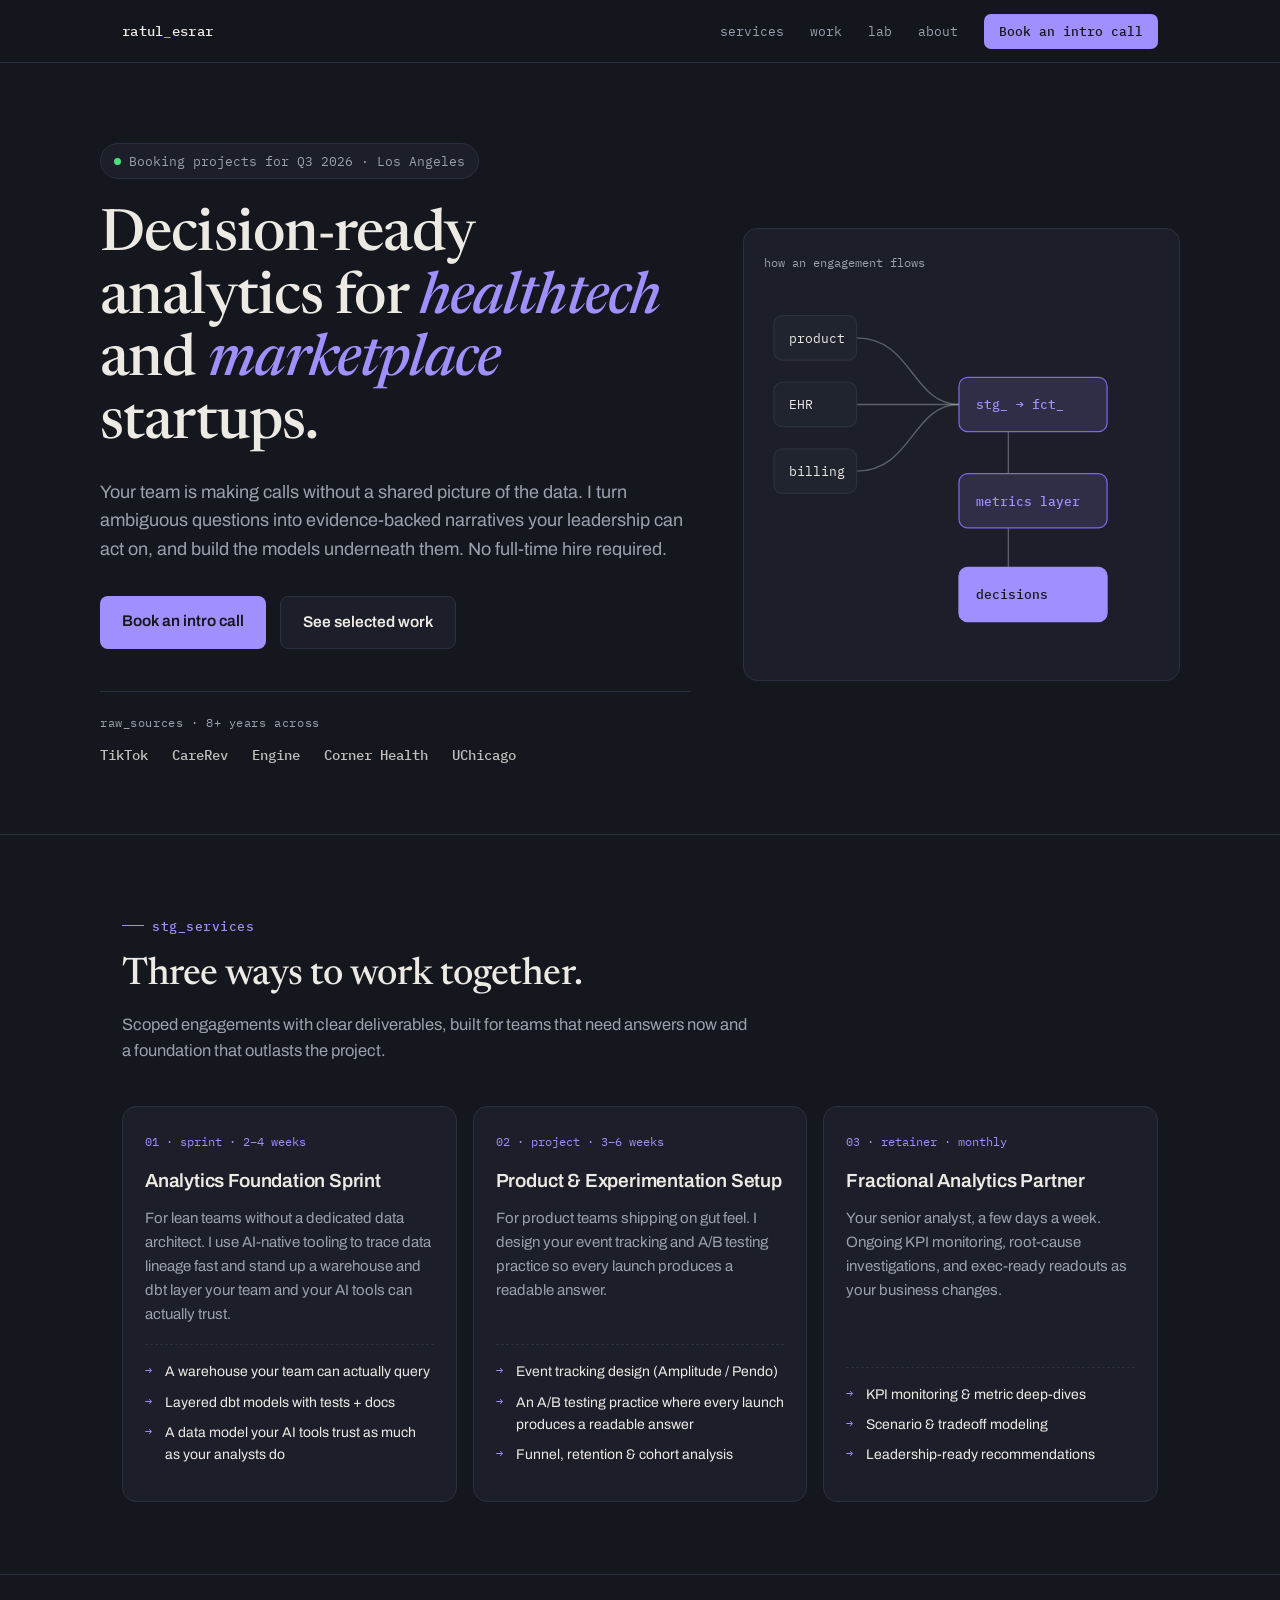
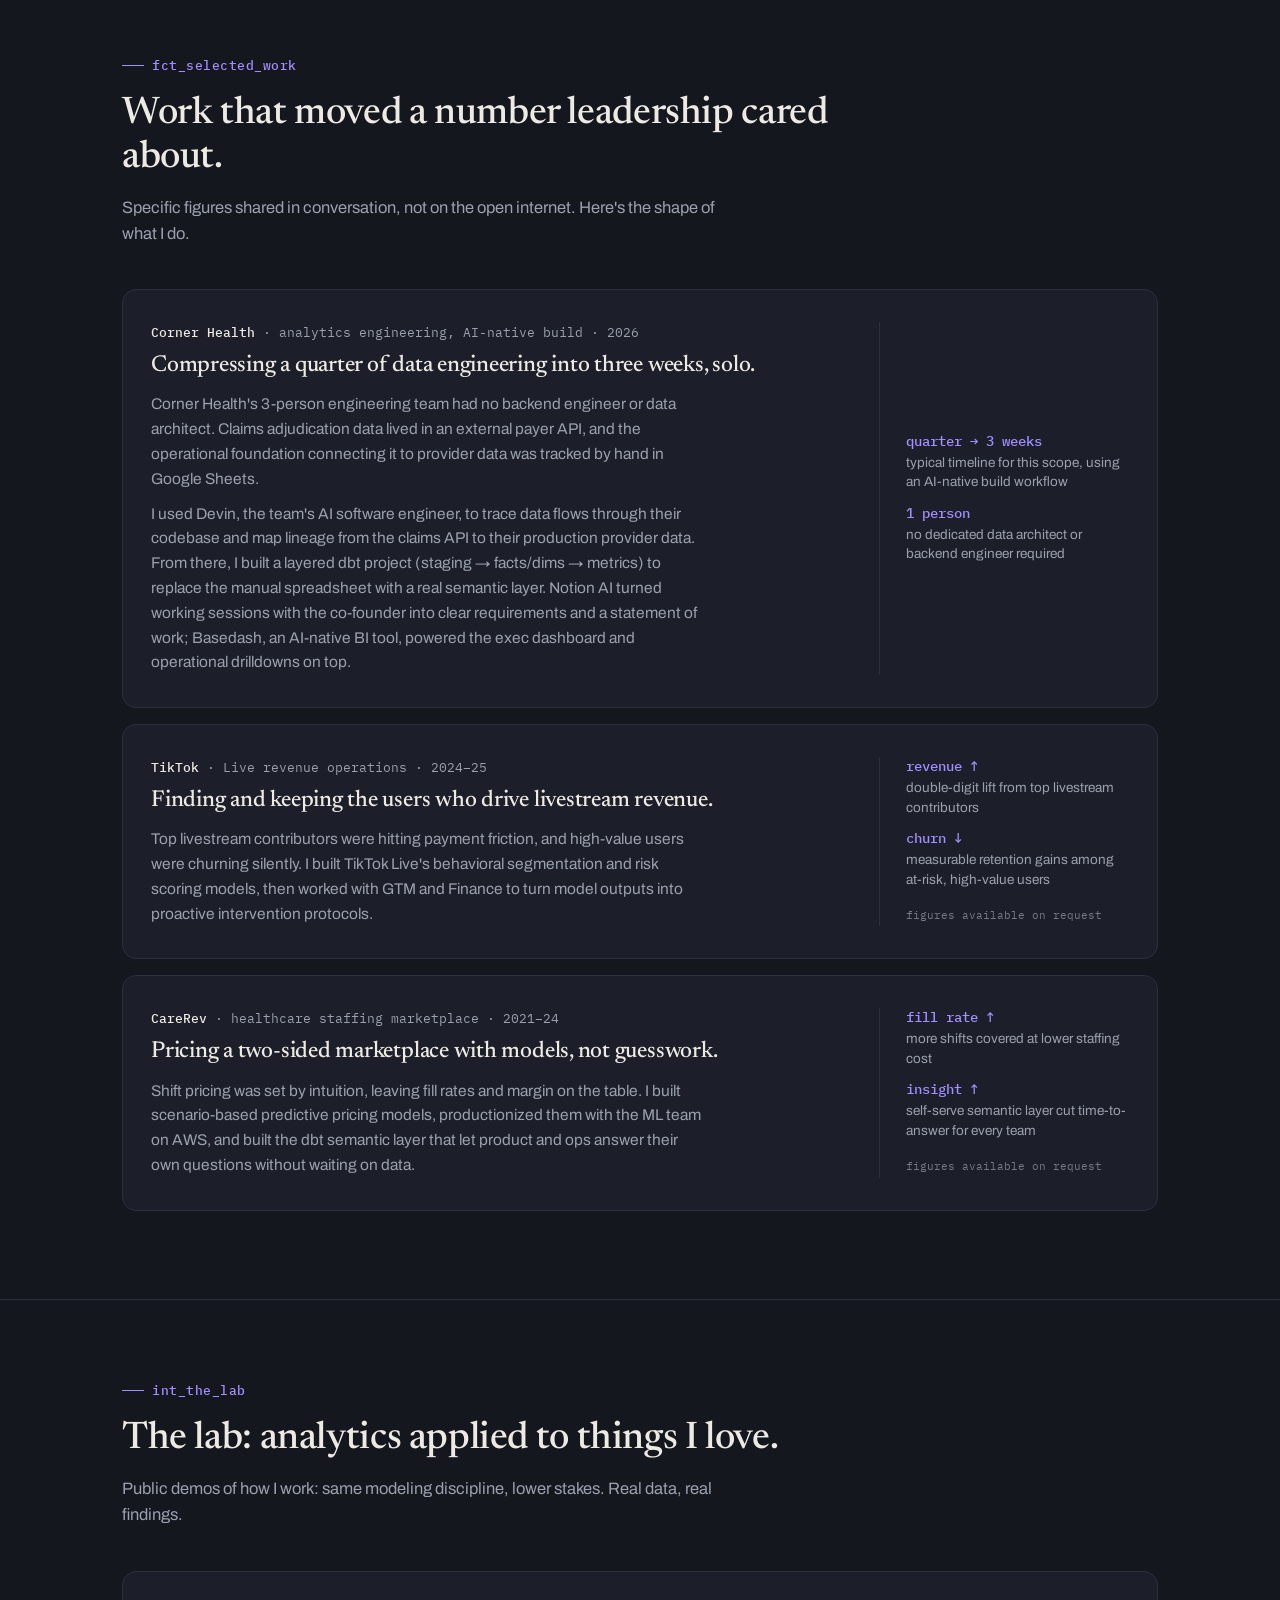
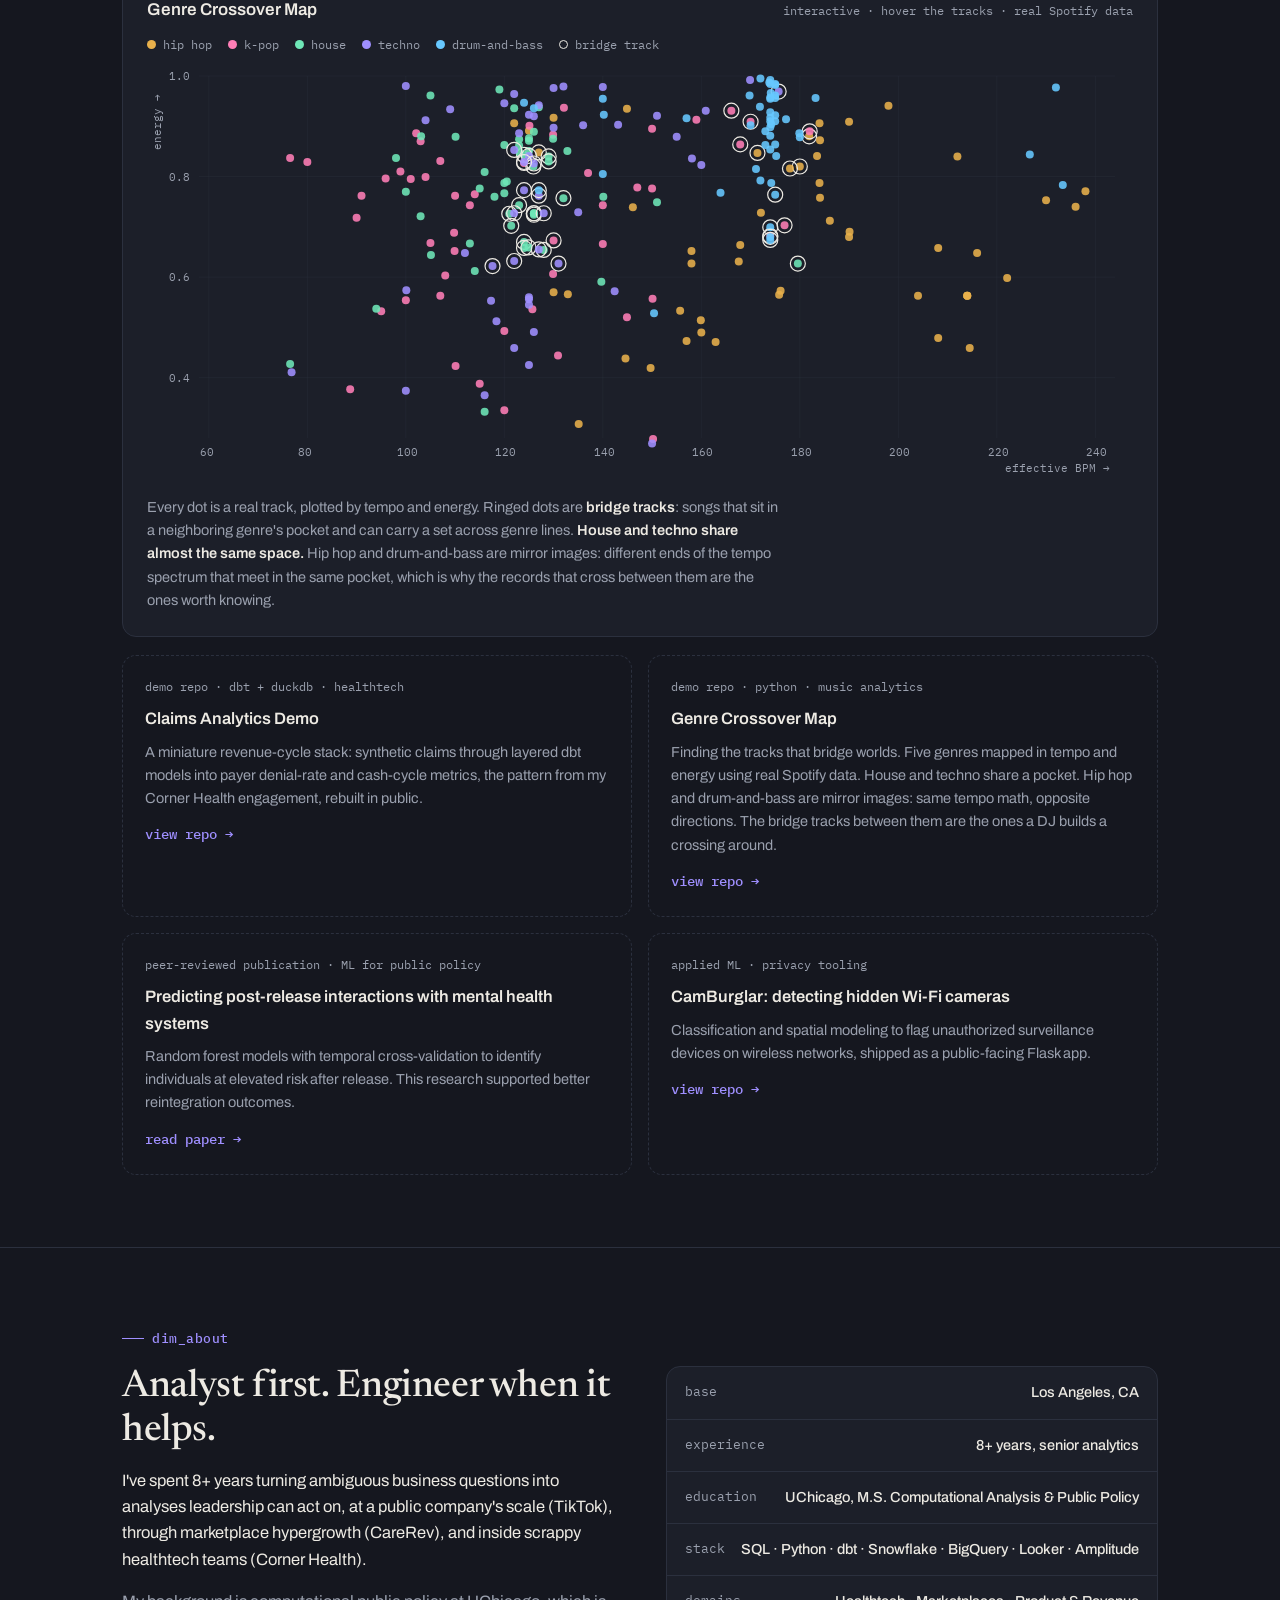
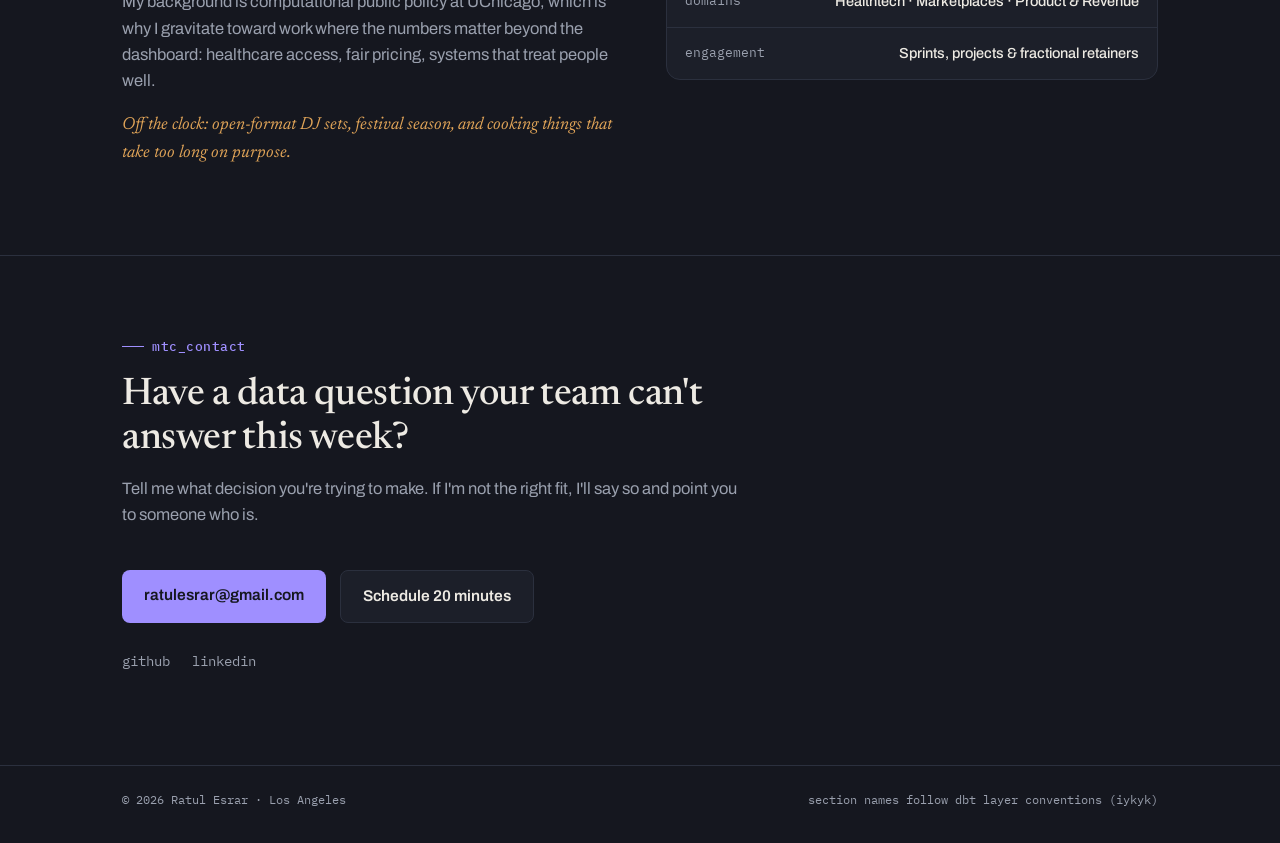
==== commit 2b81d533: "Update index.html" ====
--- a/index.html
+++ b/index.html
@@ -34,7 +34,7 @@
       <div>
         <div class="badge"><span class="dot"></span>Booking projects for Q3 2026 · Los Angeles</div>
         <h1>Decision-ready analytics for <em>healthtech</em> and <em>marketplace</em> startups.</h1>
-        <p class="hero-sub">Your team is making calls without a shared picture of the data. I build the models and the analysis that change that. No full-time hire required.</p>
+        <p class="hero-sub">Your team is making calls without a shared picture of the data. I turn ambiguous questions into evidence-backed narratives your leadership can act on, and build the models underneath them. No full-time hire required.</p>
         <div class="hero-ctas">
           <a class="btn btn-primary" href="https://calendar.app.google/bMBSs6eVJkTpQRSD9">Book an intro call</a>
           <a class="btn btn-ghost" href="#work">See selected work</a>
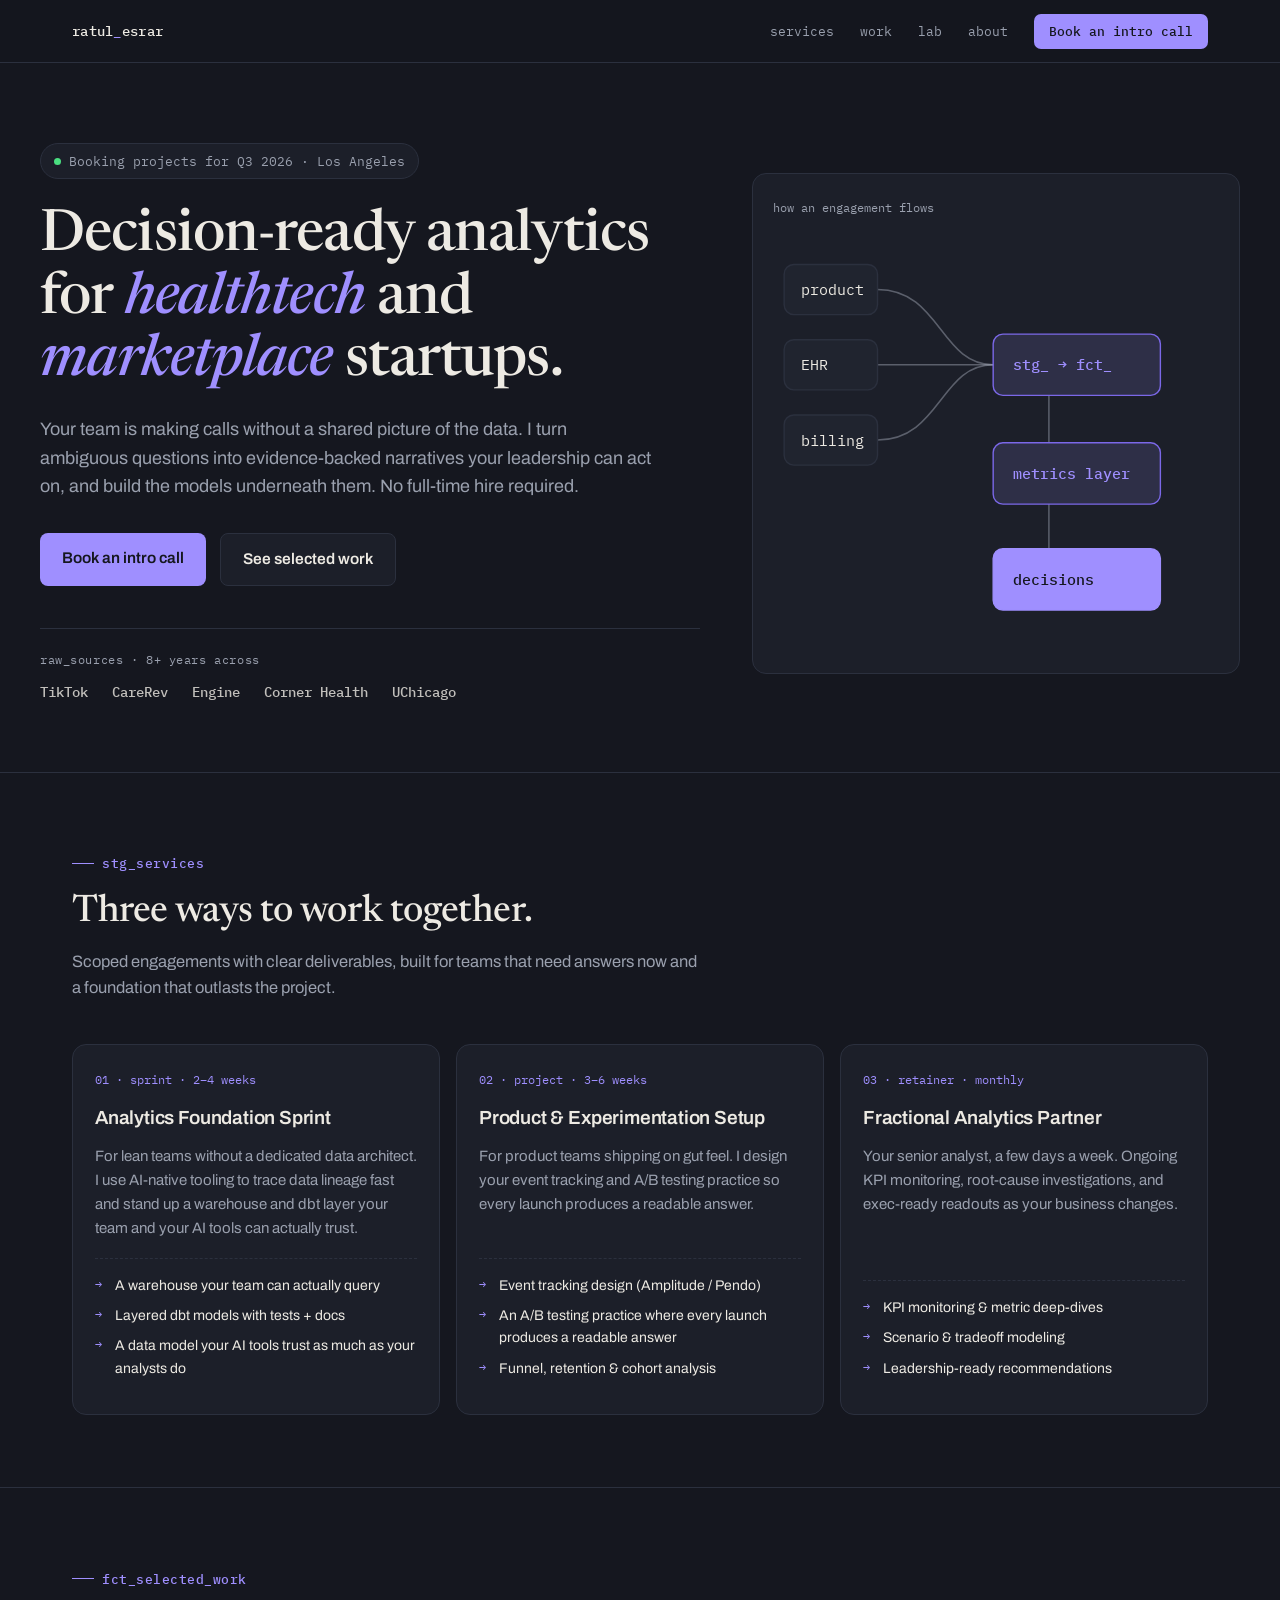
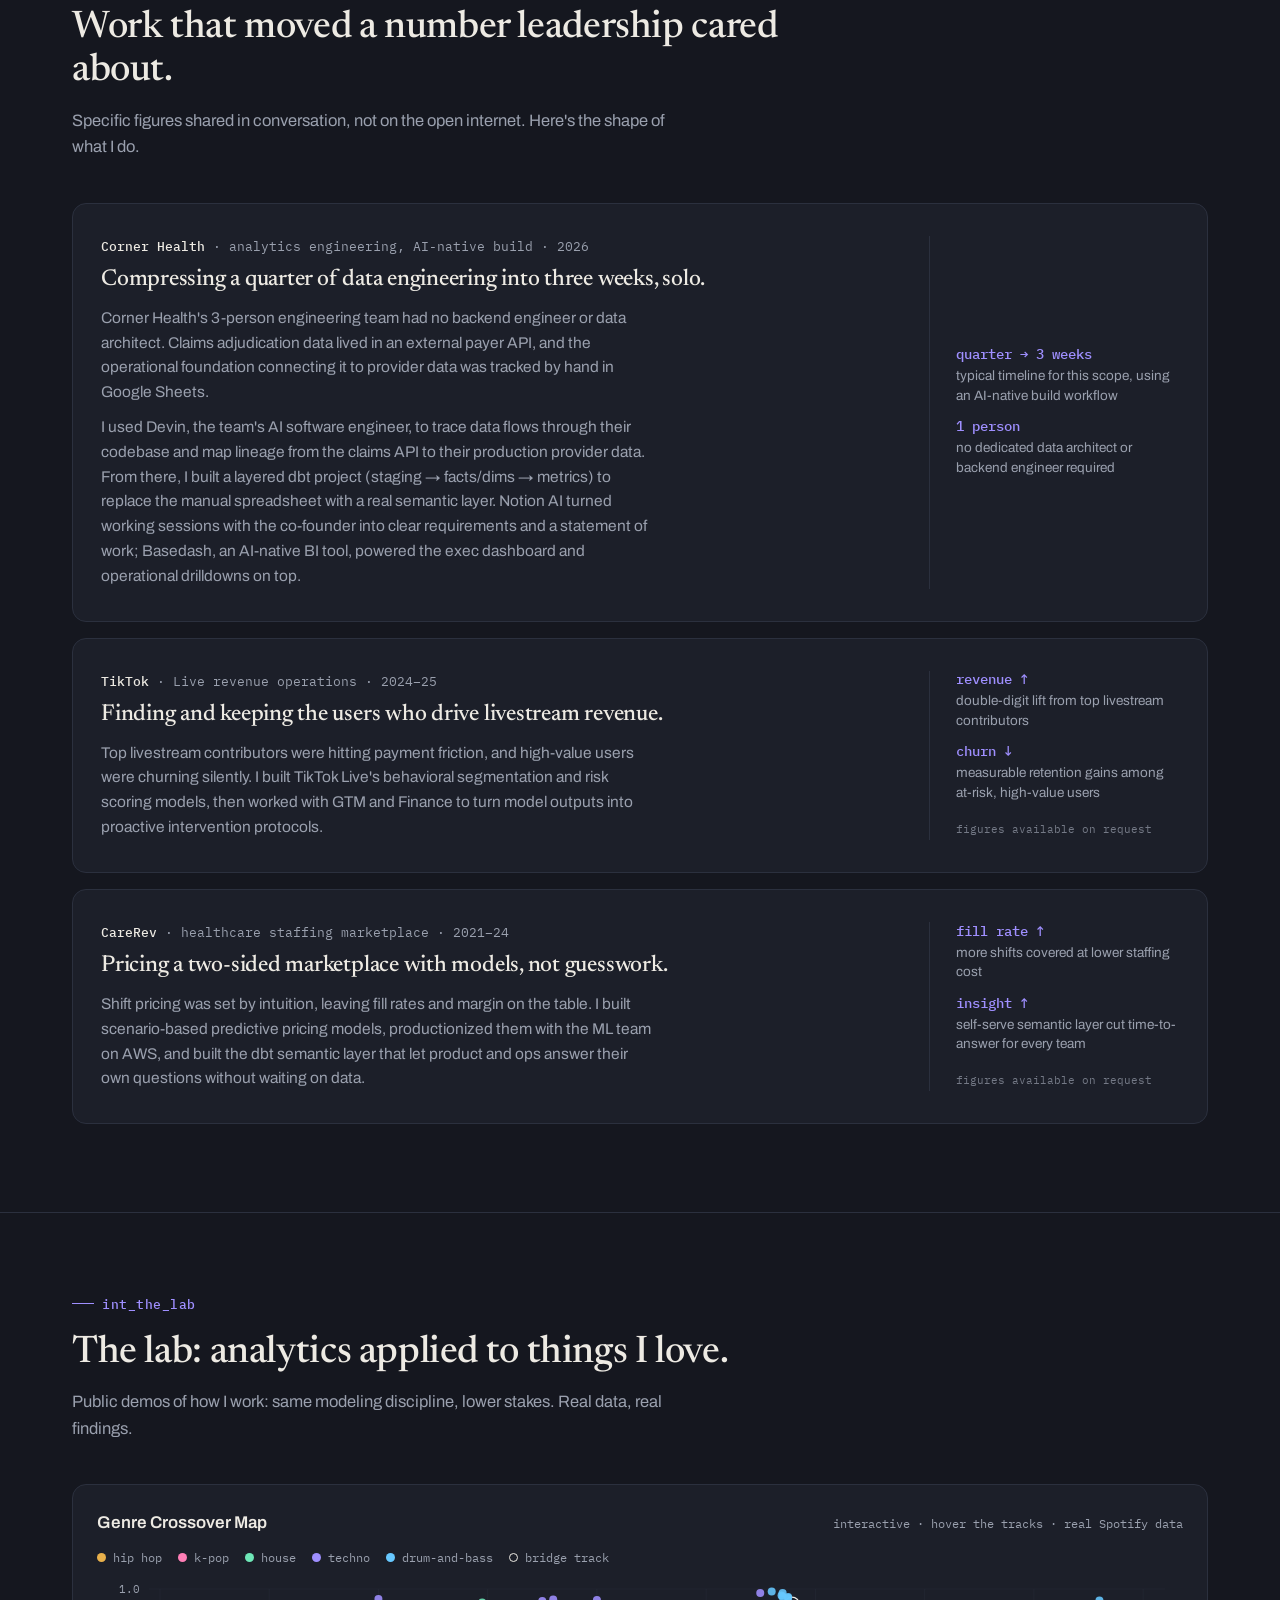
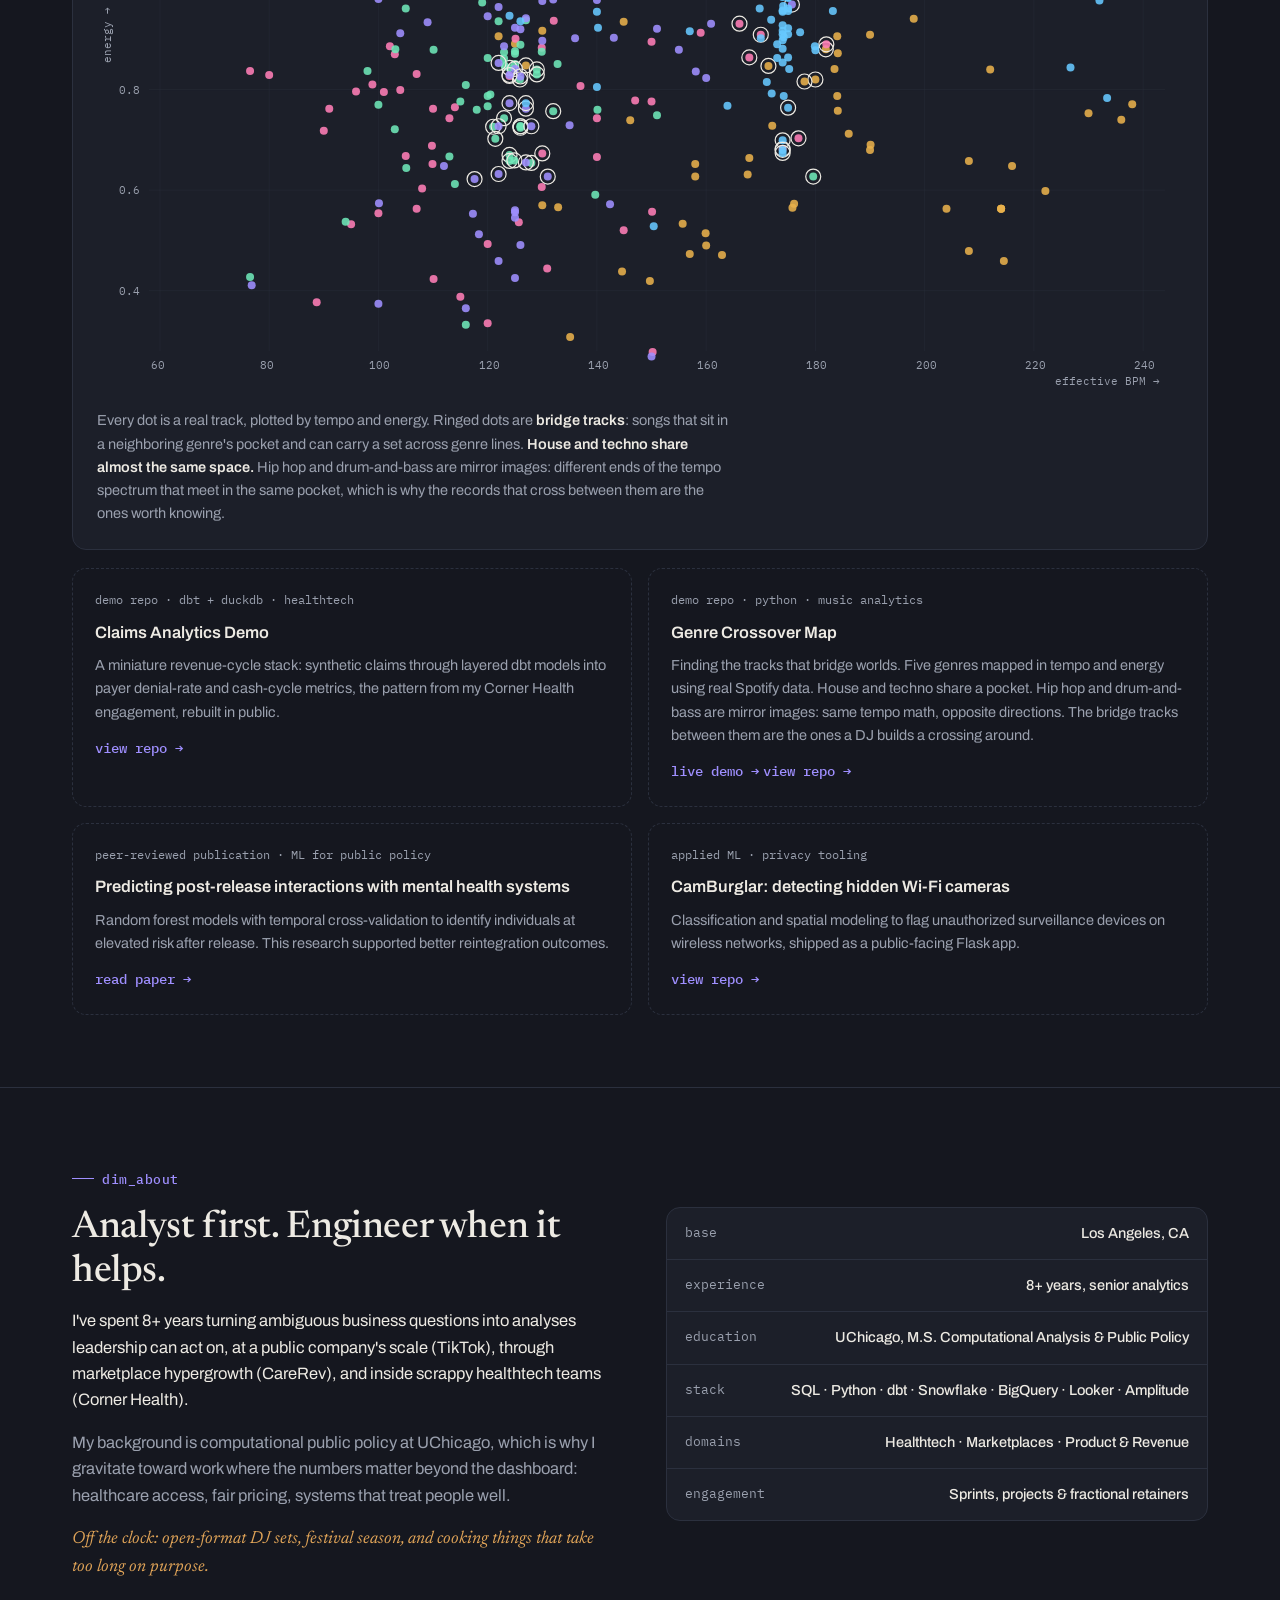
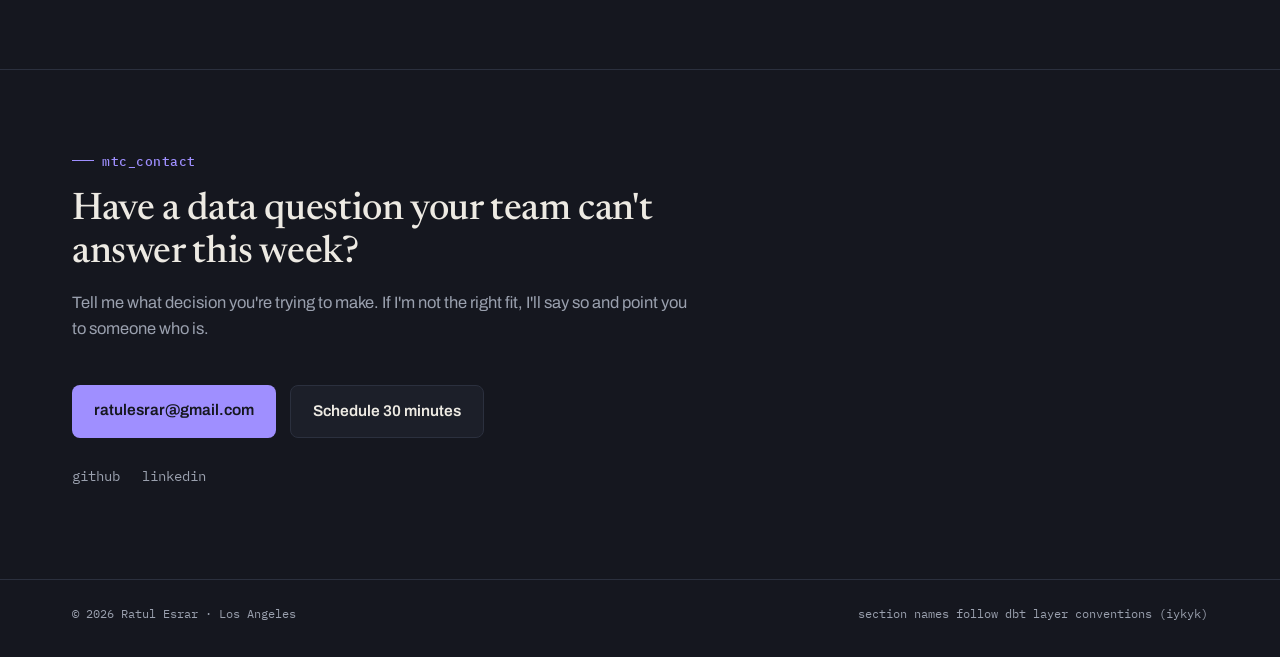
==== commit 96144bf7: "Add CrossBridge live demo link, update calendar copy to 30 min Co-Authored-By: Claude Sonnet 4.6 <no" ====
--- a/index.html
+++ b/index.html
@@ -192,6 +192,7 @@
           <div class="res-tag">demo repo · python · music analytics</div>
           <h3>Genre Crossover Map</h3>
           <p>Finding the tracks that bridge worlds. Five genres mapped in tempo and energy using real Spotify data. House and techno share a pocket. Hip hop and drum-and-bass are mirror images: same tempo math, opposite directions. The bridge tracks between them are the ones a DJ builds a crossing around.</p>
+          <a href="https://ratulesrar3.github.io/crossbridge">live demo →</a>
           <a href="https://github.com/ratulesrar3/genre-crossover">view repo →</a>
         </div>
         <div class="res">
@@ -241,7 +242,7 @@
       <p class="section-sub">Tell me what decision you're trying to make. If I'm not the right fit, I'll say so and point you to someone who is.</p>
       <div class="contact-row">
         <a class="btn btn-primary" href="mailto:ratulesrar@gmail.com?subject=Analytics%20project%20inquiry">ratulesrar@gmail.com</a>
-        <a class="btn btn-ghost" href="https://calendar.app.google/bMBSs6eVJkTpQRSD9">Schedule 20 minutes</a>
+        <a class="btn btn-ghost" href="https://calendar.app.google/bMBSs6eVJkTpQRSD9">Schedule 30 minutes</a>
       </div>
       <div class="contact-links">
         <a href="https://github.com/ratulesrar3">github</a>
--- a/assets/css/style.css
+++ b/assets/css/style.css
@@ -10,7 +10,7 @@
     --accent-soft:rgba(159,143,255,.14);
     --amber:#E0A458;
     --green:#4ADE80;
-    --max:1080px;
+    --max:1200px;
   }
   *{margin:0;padding:0;box-sizing:border-box;}
   html{scroll-behavior:smooth;}
@@ -26,7 +26,8 @@
   a{color:inherit;}
   a:focus-visible,button:focus-visible{outline:2px solid var(--accent);outline-offset:3px;border-radius:2px;}
 
-  .wrap{max-width:var(--max);margin:0 auto;padding:0 22px;}
+  .wrap{max-width:var(--max);margin:0 auto;padding:0 32px;}
+  @media(max-width:600px){.wrap{padding:0 18px;}}
 
   /* ---------- nav ---------- */
   header{
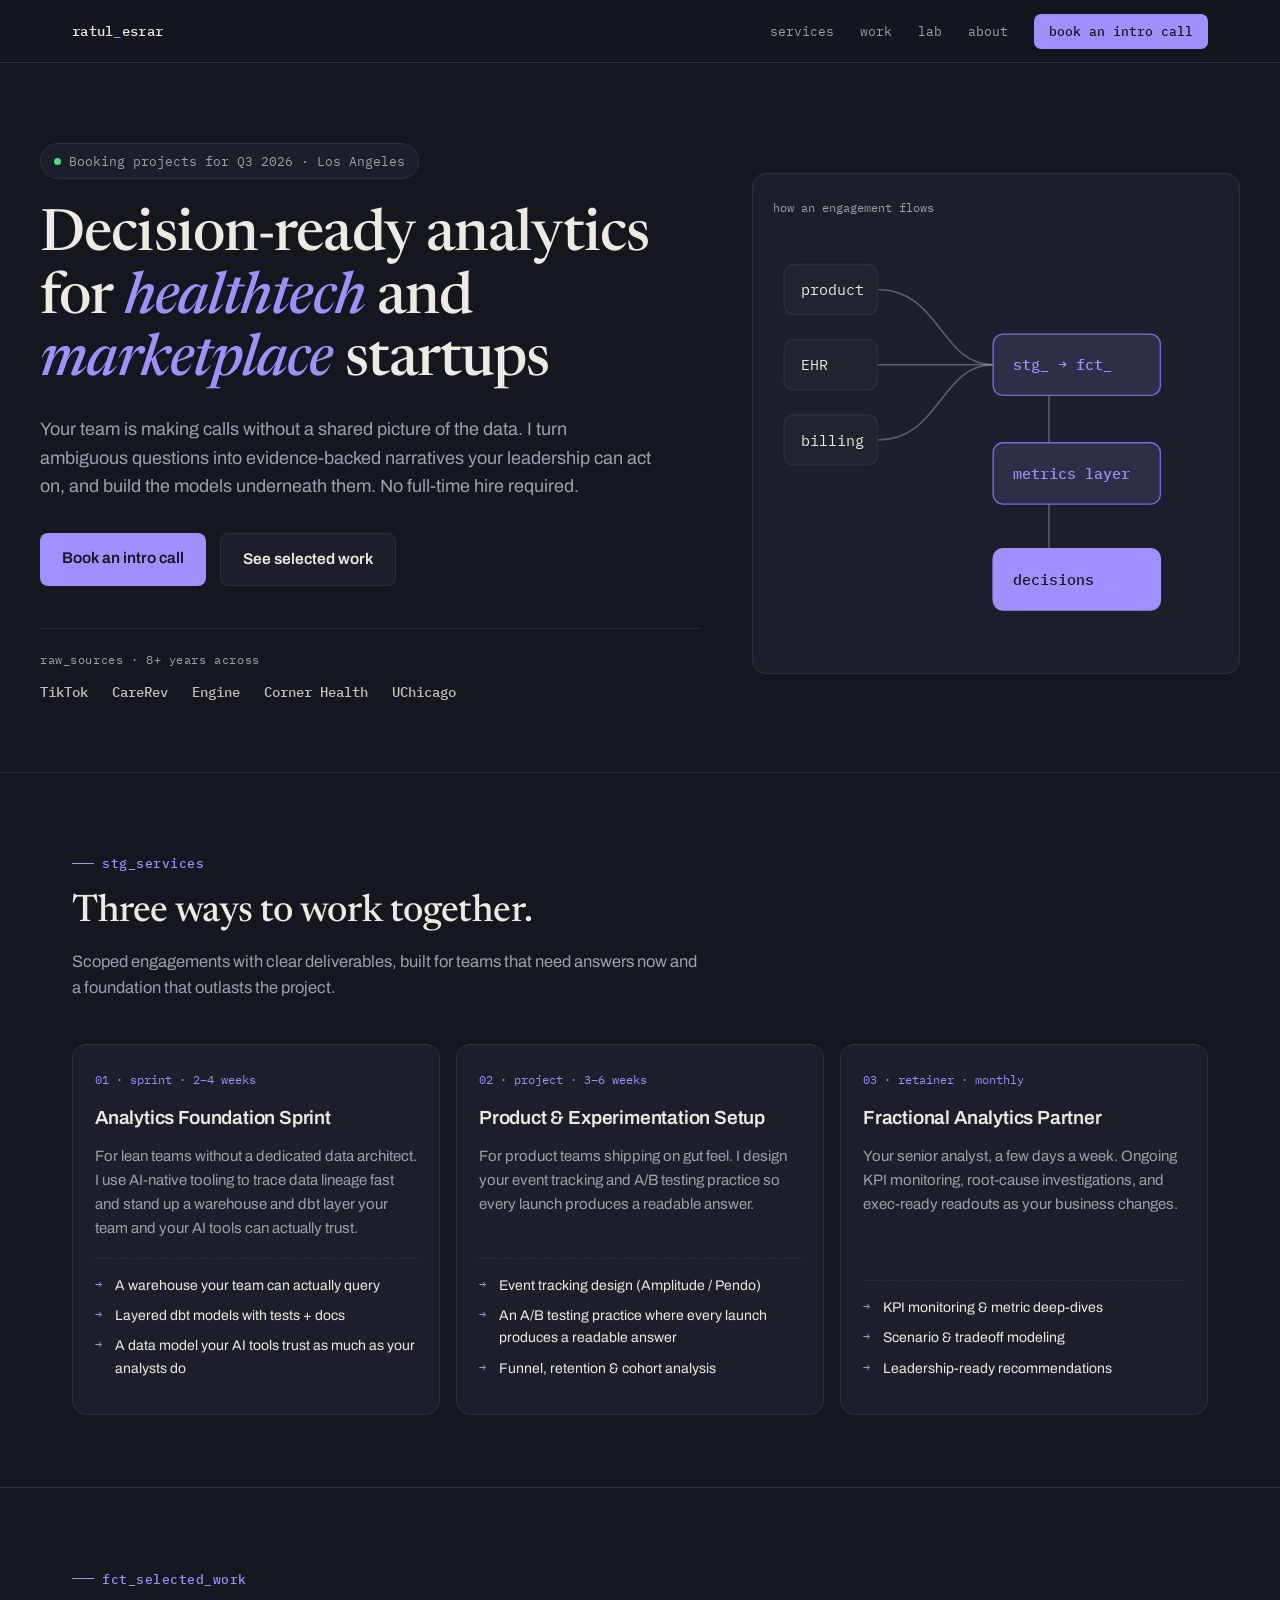
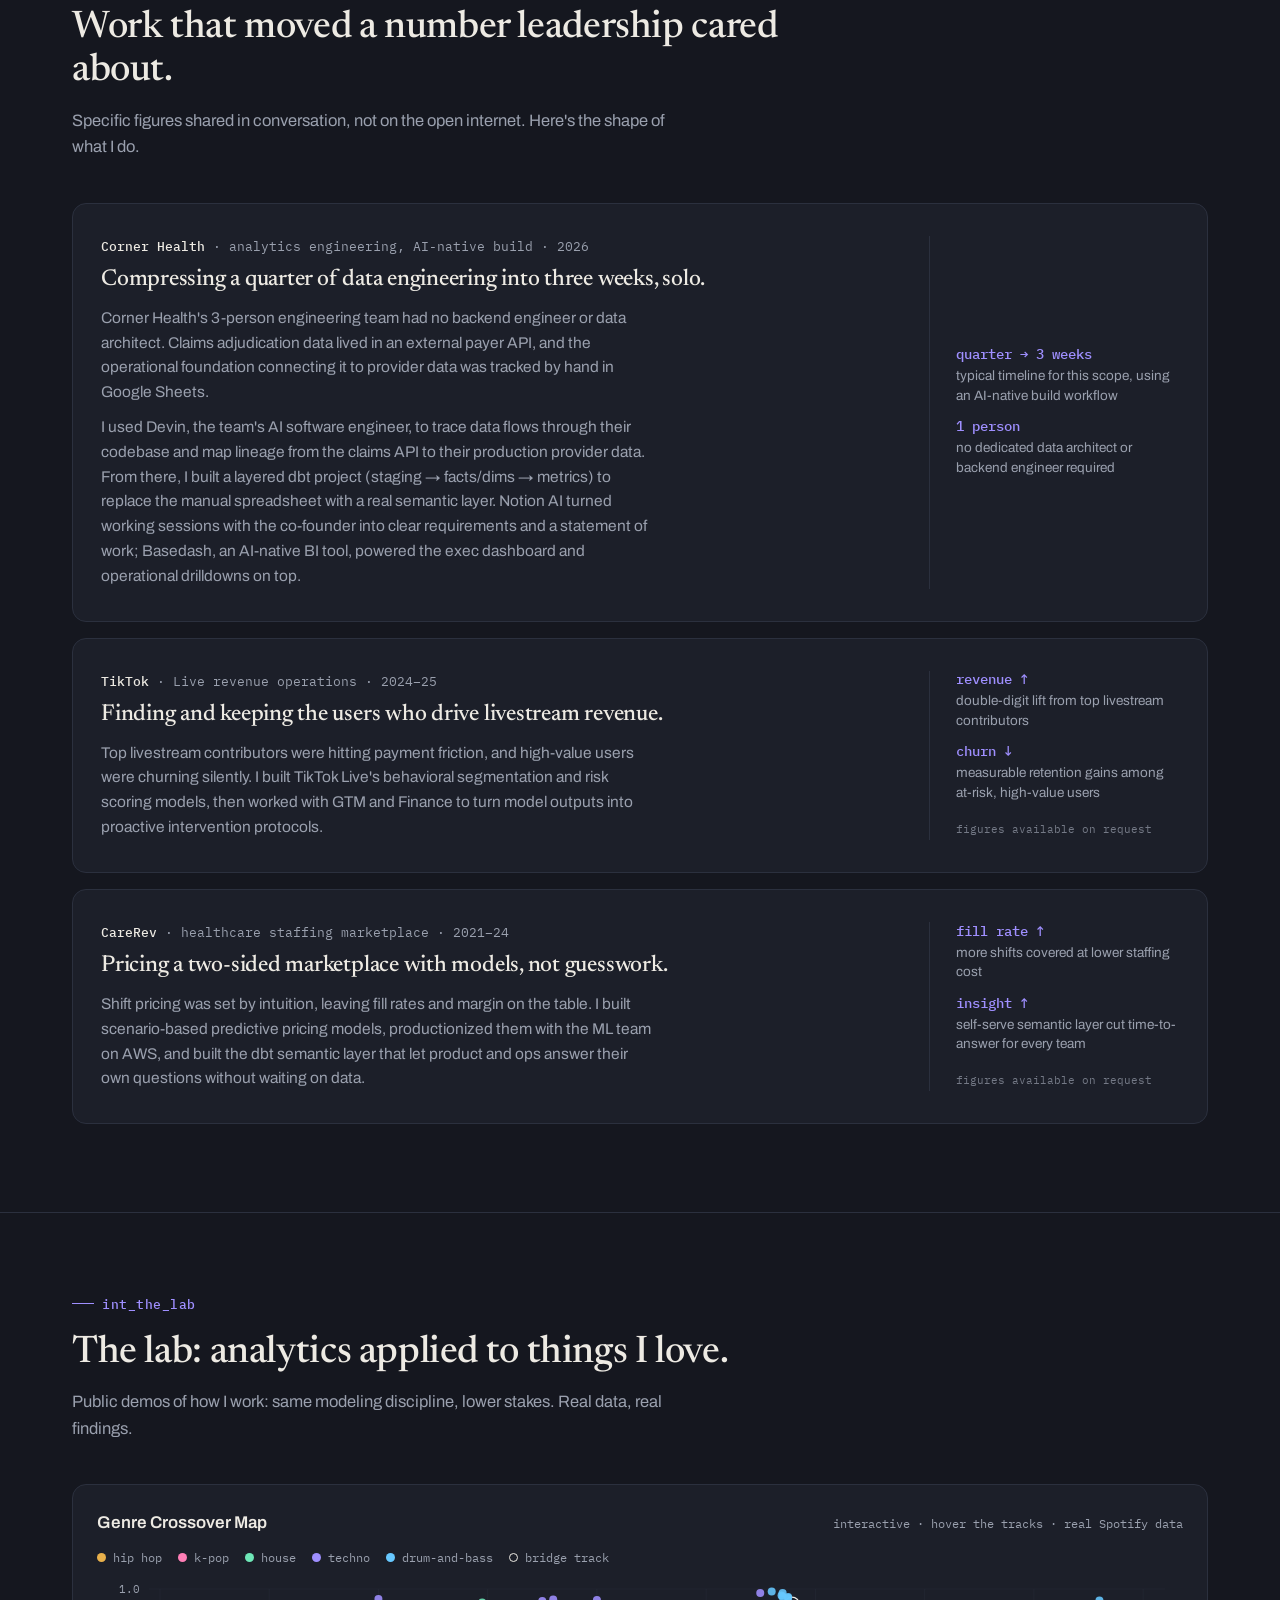
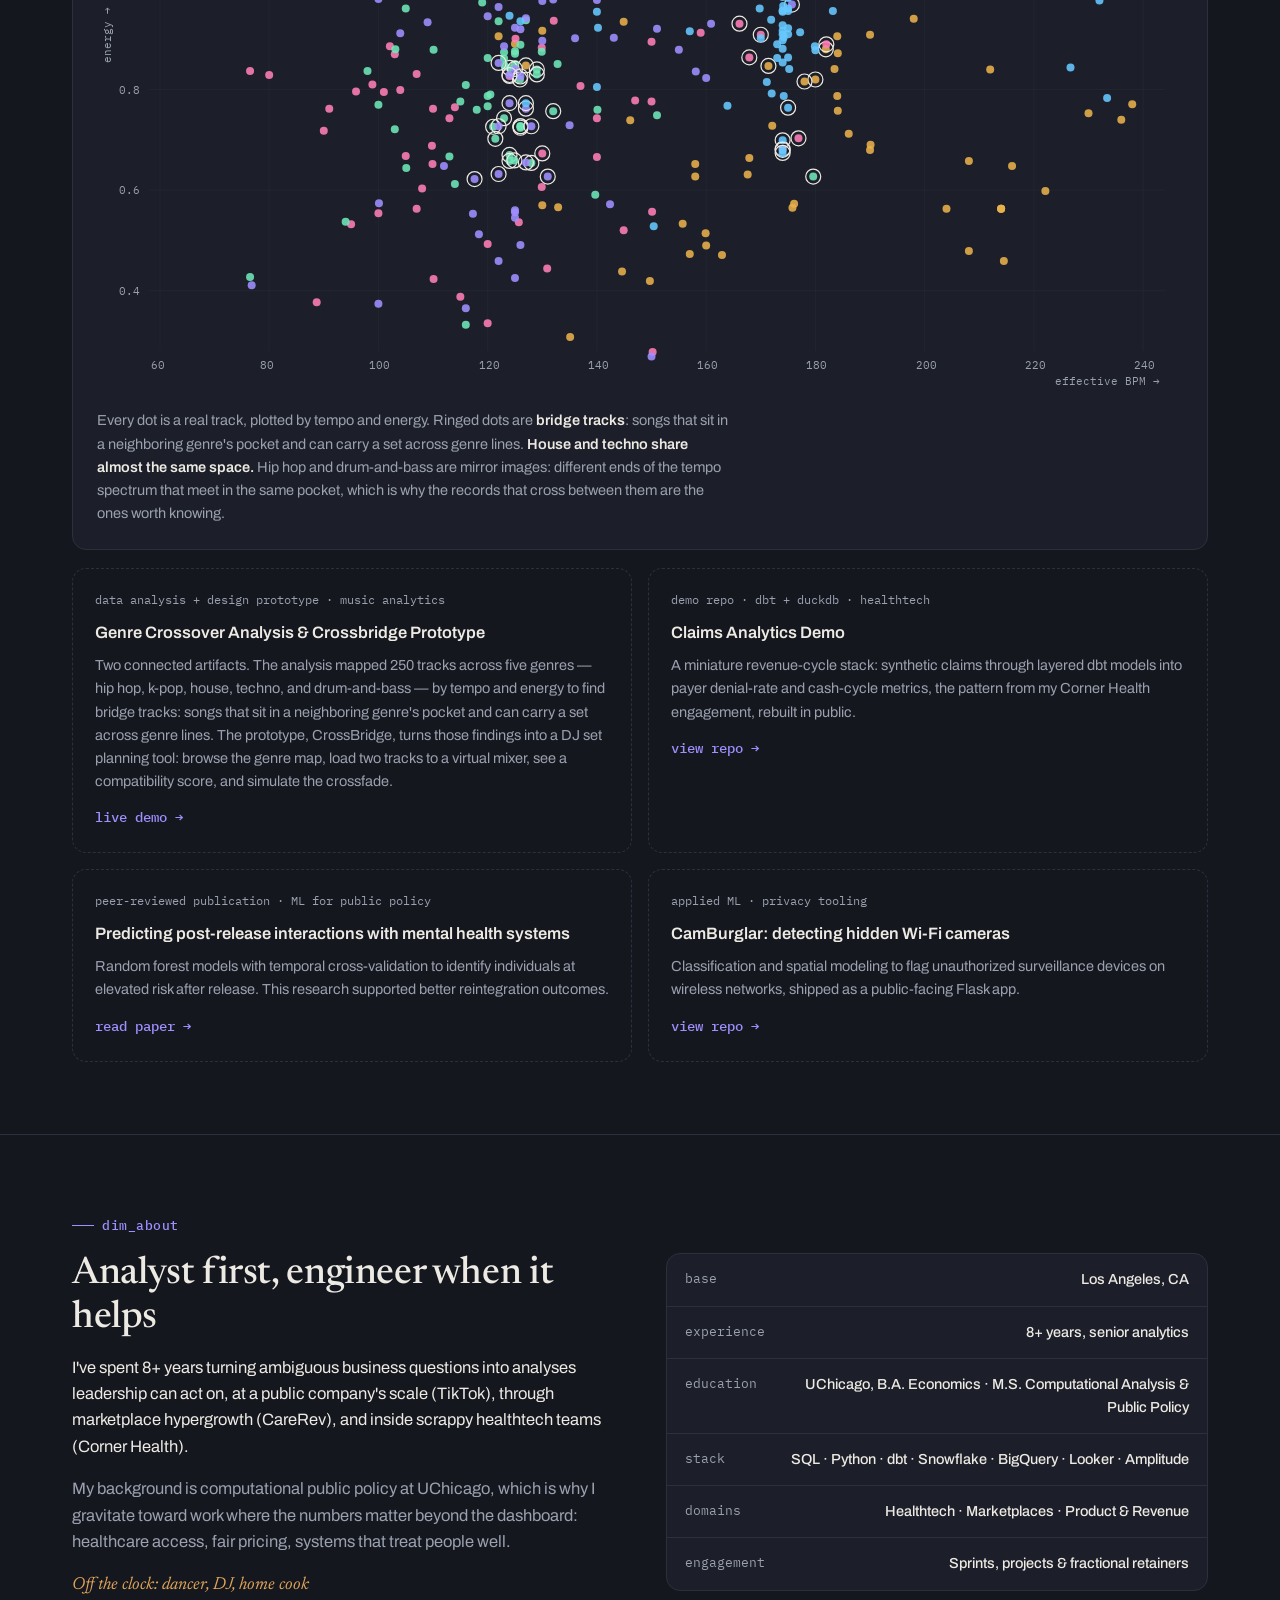
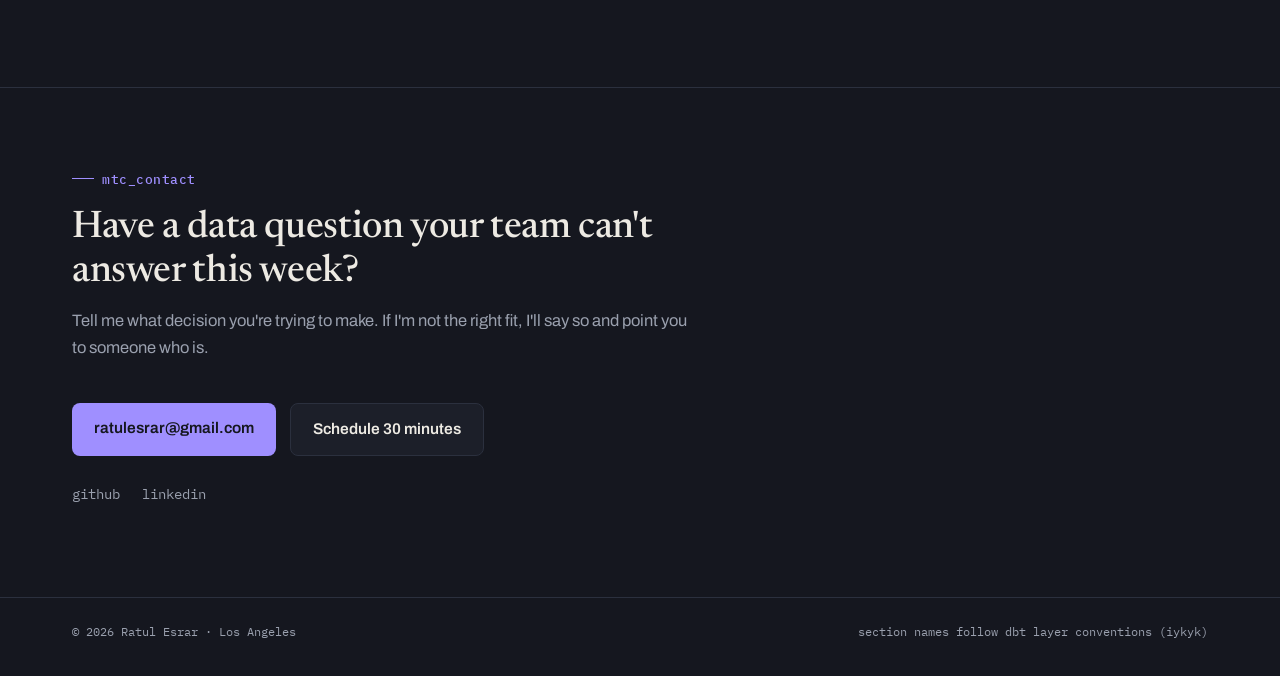
==== commit 0191c5dd: "Update copy, lab card order, and education line - Lowercase nav CTA; remove trailing periods from H1" ====
--- a/index.html
+++ b/index.html
@@ -21,7 +21,7 @@
       <li><a href="#work">work</a></li>
       <li><a href="#lab">lab</a></li>
       <li><a href="#about">about</a></li>
-      <li><a class="nav-cta" href="https://calendar.app.google/bMBSs6eVJkTpQRSD9">Book an intro call</a></li>
+      <li><a class="nav-cta" href="https://calendar.app.google/bMBSs6eVJkTpQRSD9">book an intro call</a></li>
     </ul>
   </div>
 </header>
@@ -33,7 +33,7 @@
     <div class="hero-grid">
       <div>
         <div class="badge"><span class="dot"></span>Booking projects for Q3 2026 · Los Angeles</div>
-        <h1>Decision-ready analytics for <em>healthtech</em> and <em>marketplace</em> startups.</h1>
+        <h1>Decision-ready analytics for <em>healthtech</em> and <em>marketplace</em> startups</h1>
         <p class="hero-sub">Your team is making calls without a shared picture of the data. I turn ambiguous questions into evidence-backed narratives your leadership can act on, and build the models underneath them. No full-time hire required.</p>
         <div class="hero-ctas">
           <a class="btn btn-primary" href="https://calendar.app.google/bMBSs6eVJkTpQRSD9">Book an intro call</a>
@@ -183,19 +183,18 @@
 
       <div class="res-grid">
         <div class="res">
+          <div class="res-tag">data analysis + design prototype · music analytics</div>
+          <h3>Genre Crossover Analysis &amp; Crossbridge Prototype</h3>
+          <p>Two connected artifacts. The analysis mapped 250 tracks across five genres — hip hop, k-pop, house, techno, and drum-and-bass — by tempo and energy to find bridge tracks: songs that sit in a neighboring genre's pocket and can carry a set across genre lines. The prototype, CrossBridge, turns those findings into a DJ set planning tool: browse the genre map, load two tracks to a virtual mixer, see a compatibility score, and simulate the crossfade.</p>
+          <a href="https://ratulesrar3.github.io/crossbridge">live demo →</a>
+        </div>
+        <div class="res">
           <div class="res-tag">demo repo · dbt + duckdb · healthtech</div>
           <h3>Claims Analytics Demo</h3>
           <p>A miniature revenue-cycle stack: synthetic claims through layered dbt models into payer denial-rate and cash-cycle metrics, the pattern from my Corner Health engagement, rebuilt in public.</p>
           <a href="https://github.com/ratulesrar3/claims-analytics-dbt">view repo →</a>
         </div>
         <div class="res">
-          <div class="res-tag">demo repo · python · music analytics</div>
-          <h3>Genre Crossover Map</h3>
-          <p>Finding the tracks that bridge worlds. Five genres mapped in tempo and energy using real Spotify data. House and techno share a pocket. Hip hop and drum-and-bass are mirror images: same tempo math, opposite directions. The bridge tracks between them are the ones a DJ builds a crossing around.</p>
-          <a href="https://ratulesrar3.github.io/crossbridge">live demo →</a>
-          <a href="https://github.com/ratulesrar3/genre-crossover">view repo →</a>
-        </div>
-        <div class="res">
           <div class="res-tag">peer-reviewed publication · ML for public policy</div>
           <h3>Predicting post-release interactions with mental health systems</h3>
           <p>Random forest models with temporal cross-validation to identify individuals at elevated risk after release. This research supported better reintegration outcomes.</p>
@@ -217,15 +216,15 @@
       <div class="eyebrow">dim_about</div>
       <div class="about-grid">
         <div class="about">
-          <h2>Analyst first. Engineer when it helps.</h2>
+          <h2>Analyst first, engineer when it helps</h2>
           <p>I've spent 8+ years turning ambiguous business questions into analyses leadership can act on, at a public company's scale (TikTok), through marketplace hypergrowth (CareRev), and inside scrappy healthtech teams (Corner Health).</p>
           <p class="aside">My background is computational public policy at UChicago, which is why I gravitate toward work where the numbers matter beyond the dashboard: healthcare access, fair pricing, systems that treat people well.</p>
-          <p class="music">Off the clock: open-format DJ sets, festival season, and cooking things that take too long on purpose.</p>
+          <p class="music">Off the clock: dancer, DJ, home cook</p>
         </div>
         <ul class="facts">
           <li><span class="k">base</span><span class="v">Los Angeles, CA</span></li>
           <li><span class="k">experience</span><span class="v">8+ years, senior analytics</span></li>
-          <li><span class="k">education</span><span class="v">UChicago, M.S. Computational Analysis &amp; Public Policy</span></li>
+          <li><span class="k">education</span><span class="v">UChicago, B.A. Economics · M.S. Computational Analysis &amp; Public Policy</span></li>
           <li><span class="k">stack</span><span class="v">SQL · Python · dbt · Snowflake · BigQuery · Looker · Amplitude</span></li>
           <li><span class="k">domains</span><span class="v">Healthtech · Marketplaces · Product &amp; Revenue</span></li>
           <li><span class="k">engagement</span><span class="v">Sprints, projects &amp; fractional retainers</span></li>
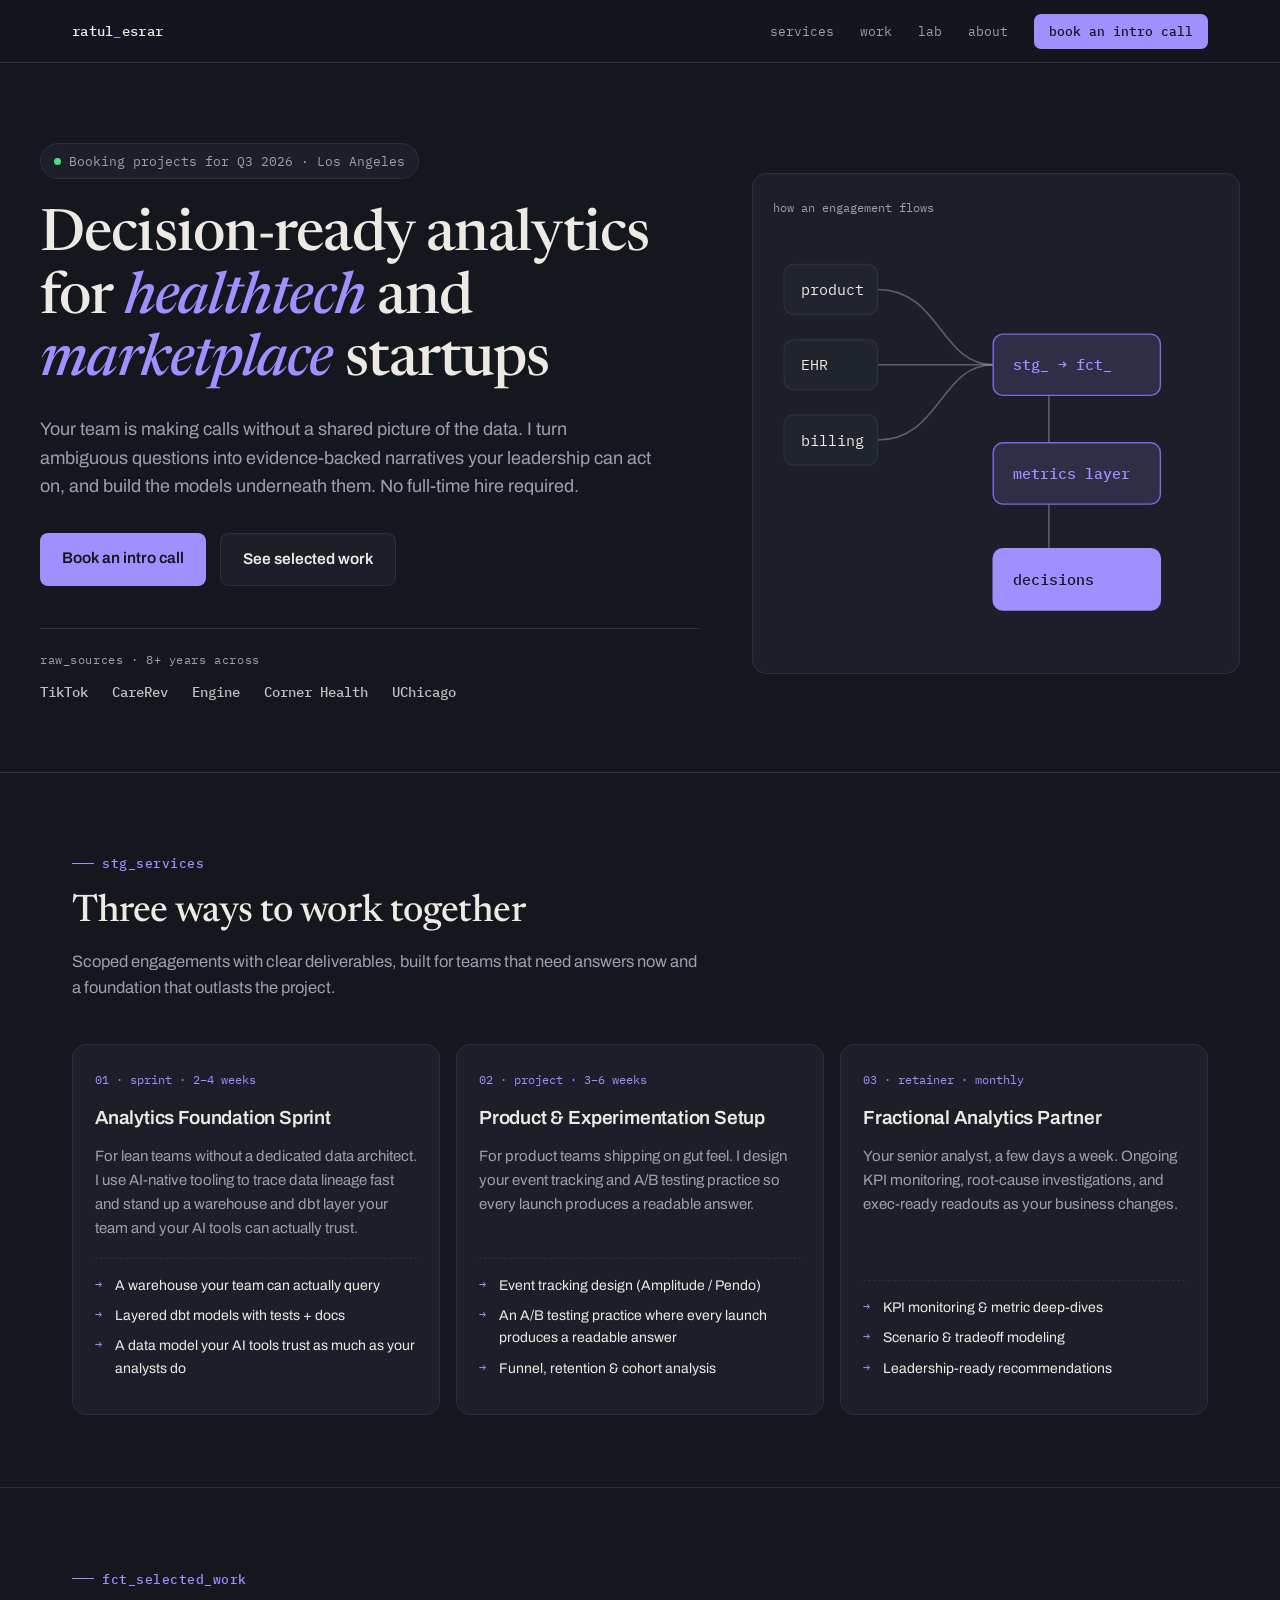
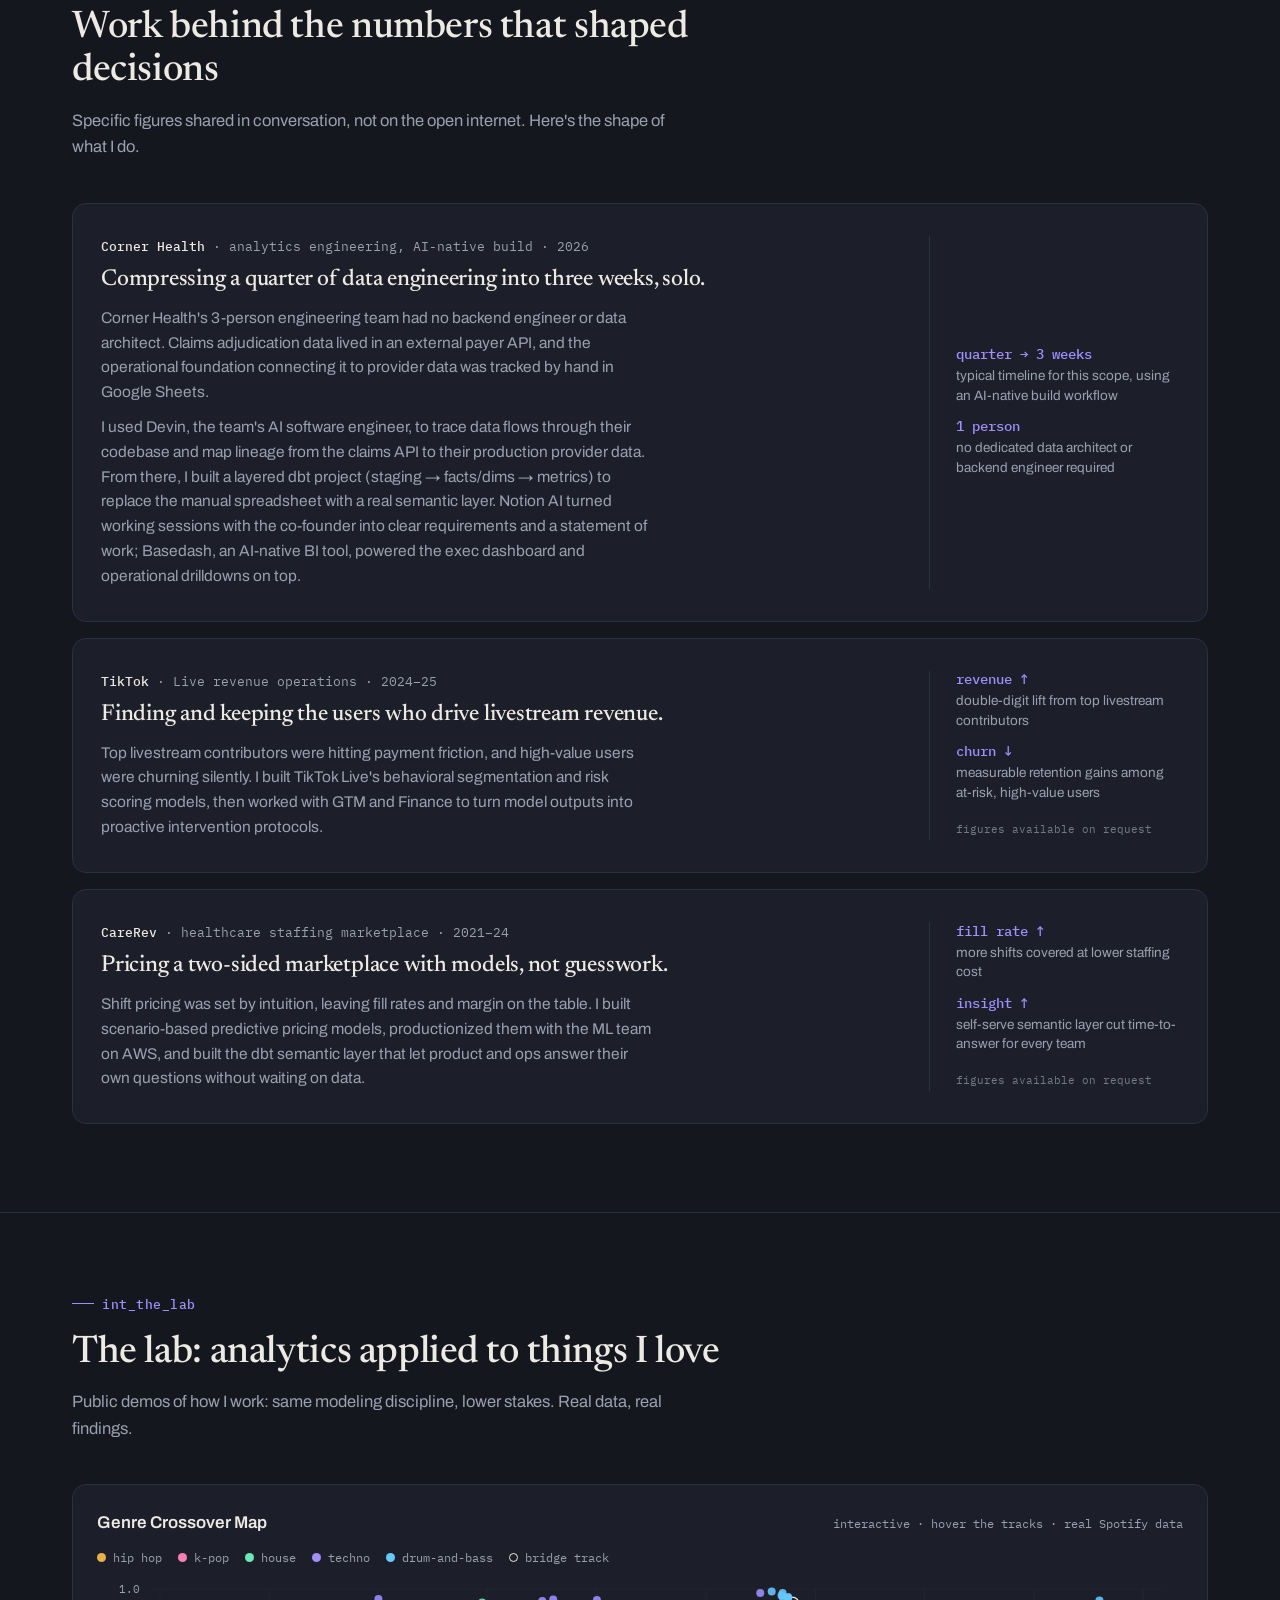
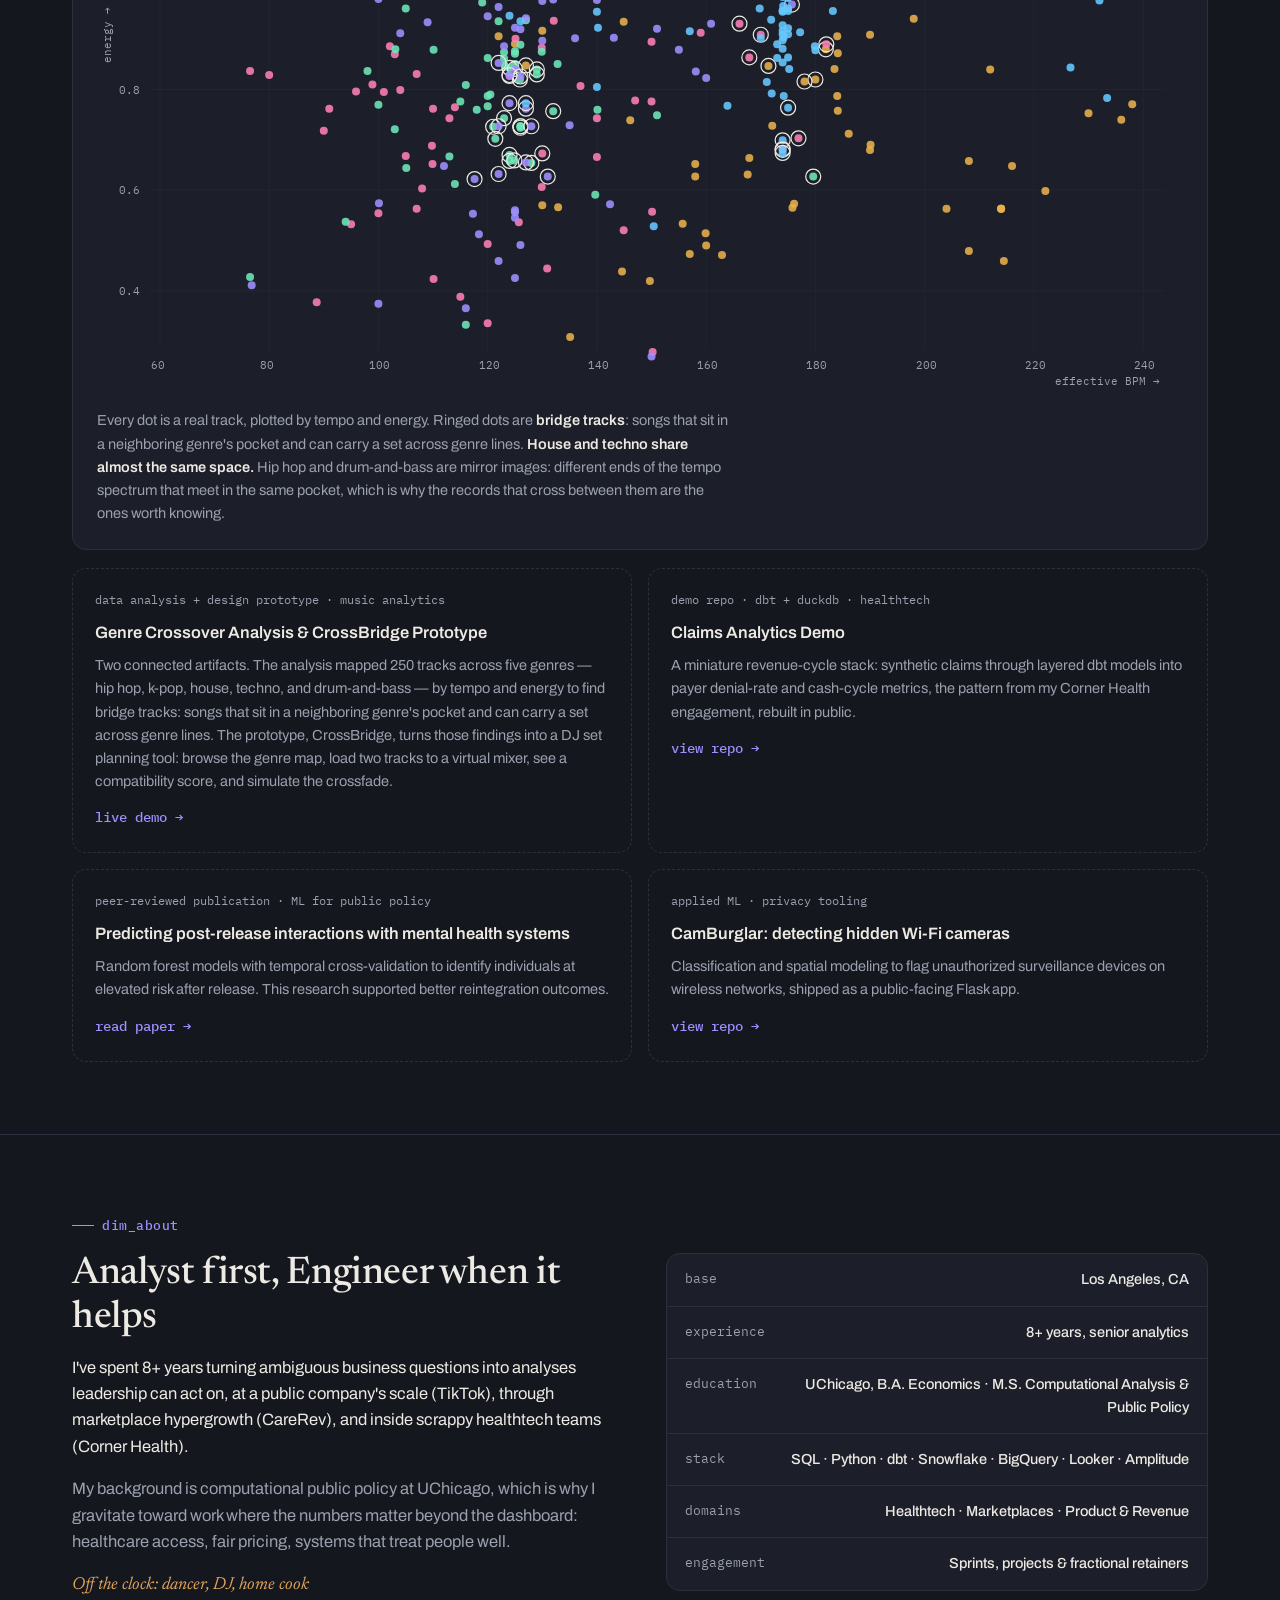
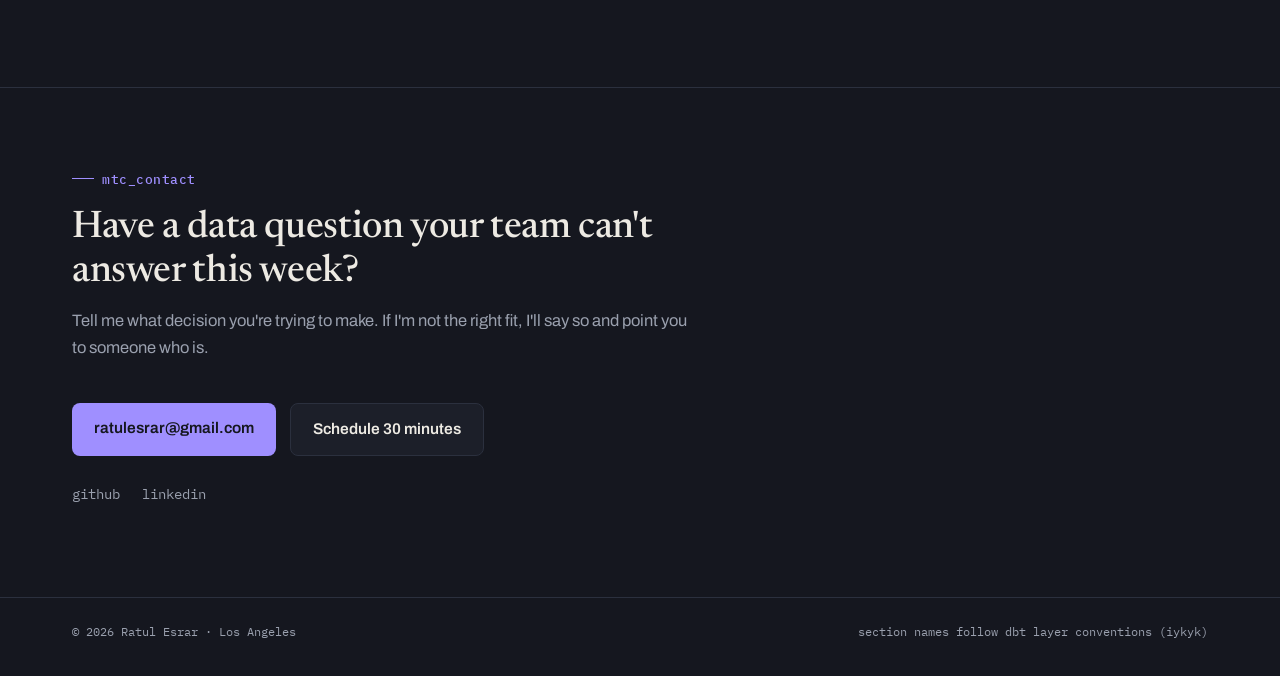
==== commit 0d3347a4: "Add favicon, og meta tags, and copy refinements - SVG favicon: R_ in IBM Plex Mono with purple under" ====
--- a/index.html
+++ b/index.html
@@ -5,6 +5,14 @@
 <meta name="viewport" content="width=device-width, initial-scale=1.0">
 <title>Ratul Esrar · Fractional Analytics for Healthtech & Marketplaces</title>
 <meta name="description" content="Senior analytics partner for healthtech and marketplace startups. I build the data foundation and the decision-ready analysis on top of it, without the full-time hire.">
+<link rel="icon" href="assets/favicon.svg" type="image/svg+xml">
+<meta property="og:title" content="Ratul Esrar · Fractional Analytics for Healthtech &amp; Marketplaces">
+<meta property="og:description" content="Senior analytics partner for healthtech and marketplace startups. I build the data foundation and the decision-ready analysis on top of it, without the full-time hire.">
+<meta property="og:image" content="https://ratulesrar3.github.io/assets/og-image.png">
+<meta property="og:image:width" content="1200">
+<meta property="og:image:height" content="630">
+<meta property="og:type" content="website">
+<meta name="twitter:card" content="summary_large_image">
 <link rel="preconnect" href="https://fonts.googleapis.com">
 <link rel="preconnect" href="https://fonts.gstatic.com" crossorigin>
 <link href="https://fonts.googleapis.com/css2?family=Newsreader:ital,opsz,wght@0,6..72,400;0,6..72,500;0,6..72,600;1,6..72,400;1,6..72,500&family=Archivo:wght@400;500;600;700&family=IBM+Plex+Mono:wght@400;500&display=swap" rel="stylesheet">
@@ -76,7 +84,7 @@
   <section id="services">
     <div class="wrap">
       <div class="eyebrow">stg_services</div>
-      <h2>Three ways to work together.</h2>
+      <h2>Three ways to work together</h2>
       <p class="section-sub">Scoped engagements with clear deliverables, built for teams that need answers now and a foundation that outlasts the project.</p>
       <div class="svc-grid">
         <div class="svc">
@@ -117,7 +125,7 @@
   <section id="work">
     <div class="wrap">
       <div class="eyebrow">fct_selected_work</div>
-      <h2>Work that moved a number leadership cared about.</h2>
+      <h2>Work behind the numbers that shaped decisions</h2>
       <p class="section-sub">Specific figures shared in conversation, not on the open internet. Here's the shape of what I do.</p>
 
       <article class="case">
@@ -165,7 +173,7 @@
   <section id="lab">
     <div class="wrap">
       <div class="eyebrow">int_the_lab</div>
-      <h2>The lab: analytics applied to things I love.</h2>
+      <h2>The lab: analytics applied to things I love</h2>
       <p class="section-sub">Public demos of how I work: same modeling discipline, lower stakes. Real data, real findings.</p>
 
       <div class="viz-shell">
@@ -184,7 +192,7 @@
       <div class="res-grid">
         <div class="res">
           <div class="res-tag">data analysis + design prototype · music analytics</div>
-          <h3>Genre Crossover Analysis &amp; Crossbridge Prototype</h3>
+          <h3>Genre Crossover Analysis &amp; CrossBridge Prototype</h3>
           <p>Two connected artifacts. The analysis mapped 250 tracks across five genres — hip hop, k-pop, house, techno, and drum-and-bass — by tempo and energy to find bridge tracks: songs that sit in a neighboring genre's pocket and can carry a set across genre lines. The prototype, CrossBridge, turns those findings into a DJ set planning tool: browse the genre map, load two tracks to a virtual mixer, see a compatibility score, and simulate the crossfade.</p>
           <a href="https://ratulesrar3.github.io/crossbridge">live demo →</a>
         </div>
@@ -216,7 +224,7 @@
       <div class="eyebrow">dim_about</div>
       <div class="about-grid">
         <div class="about">
-          <h2>Analyst first, engineer when it helps</h2>
+          <h2>Analyst first, Engineer when it helps</h2>
           <p>I've spent 8+ years turning ambiguous business questions into analyses leadership can act on, at a public company's scale (TikTok), through marketplace hypergrowth (CareRev), and inside scrappy healthtech teams (Corner Health).</p>
           <p class="aside">My background is computational public policy at UChicago, which is why I gravitate toward work where the numbers matter beyond the dashboard: healthcare access, fair pricing, systems that treat people well.</p>
           <p class="music">Off the clock: dancer, DJ, home cook</p>
